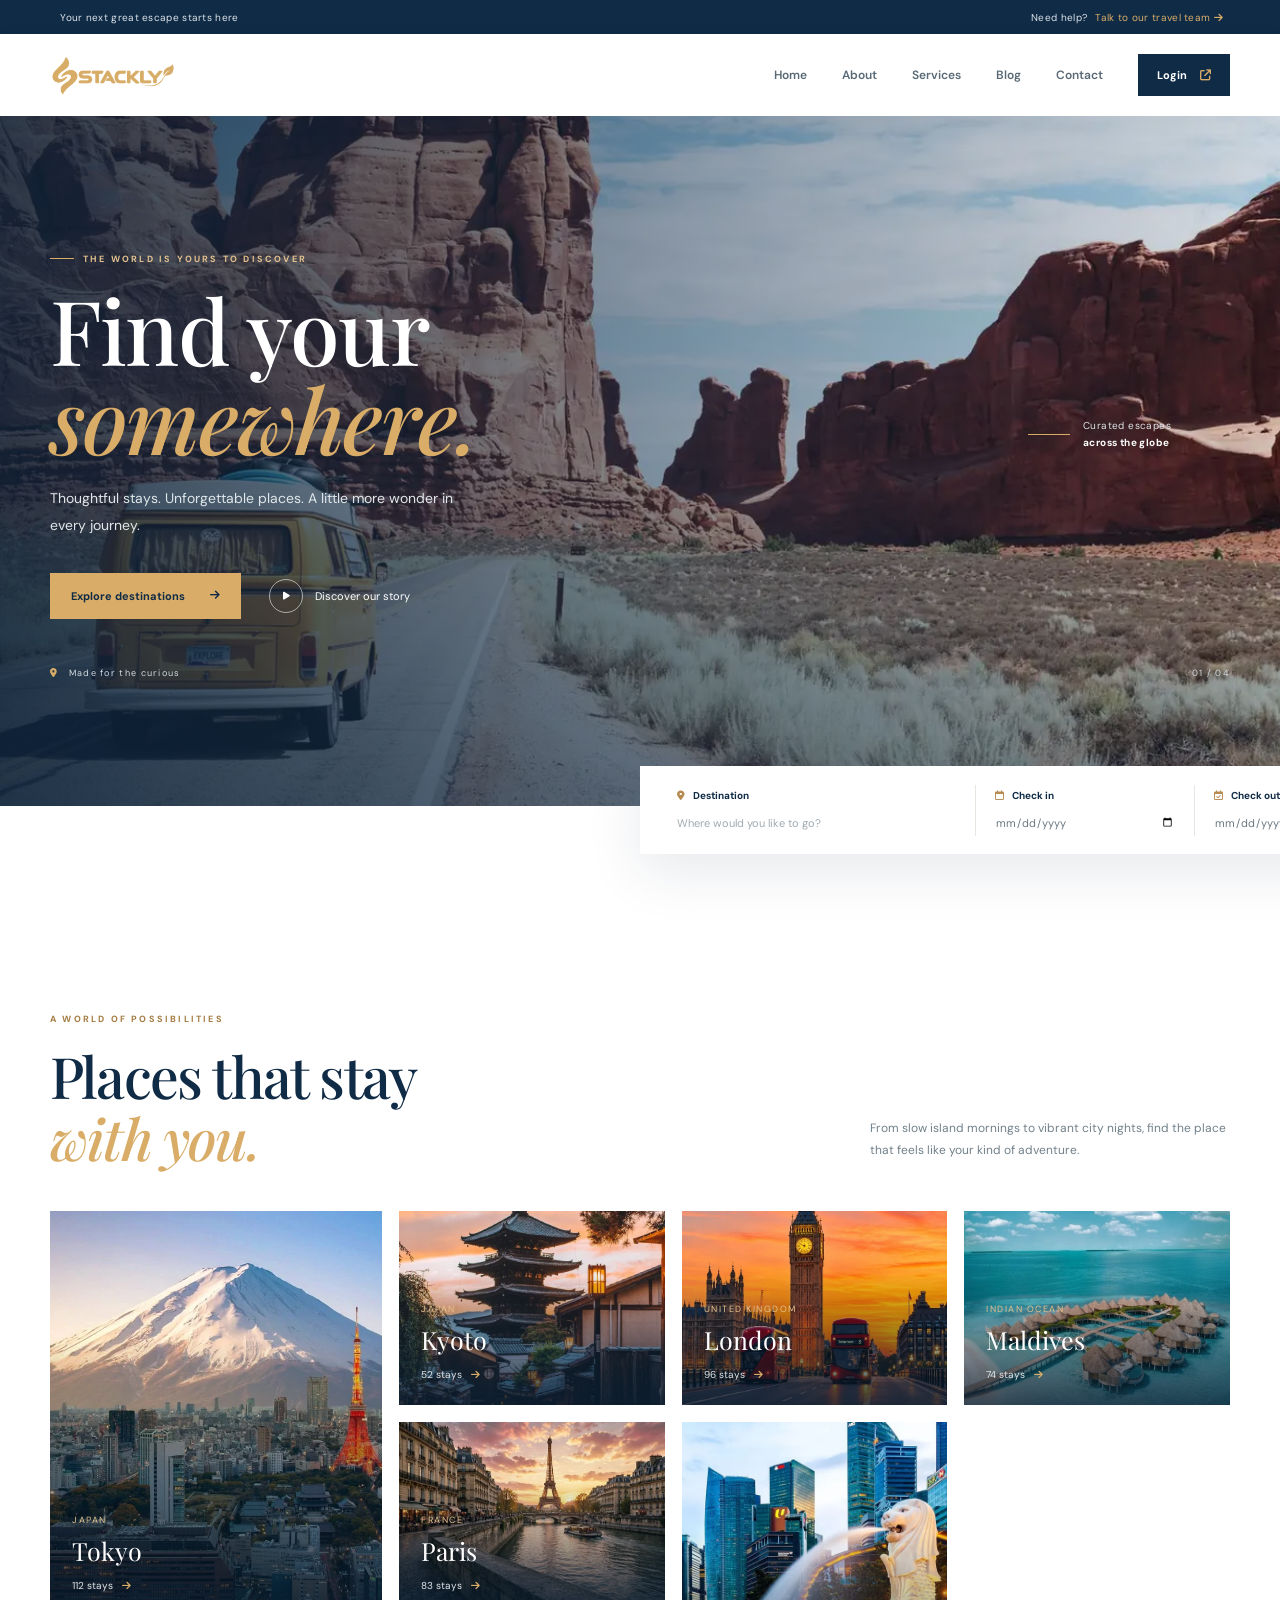
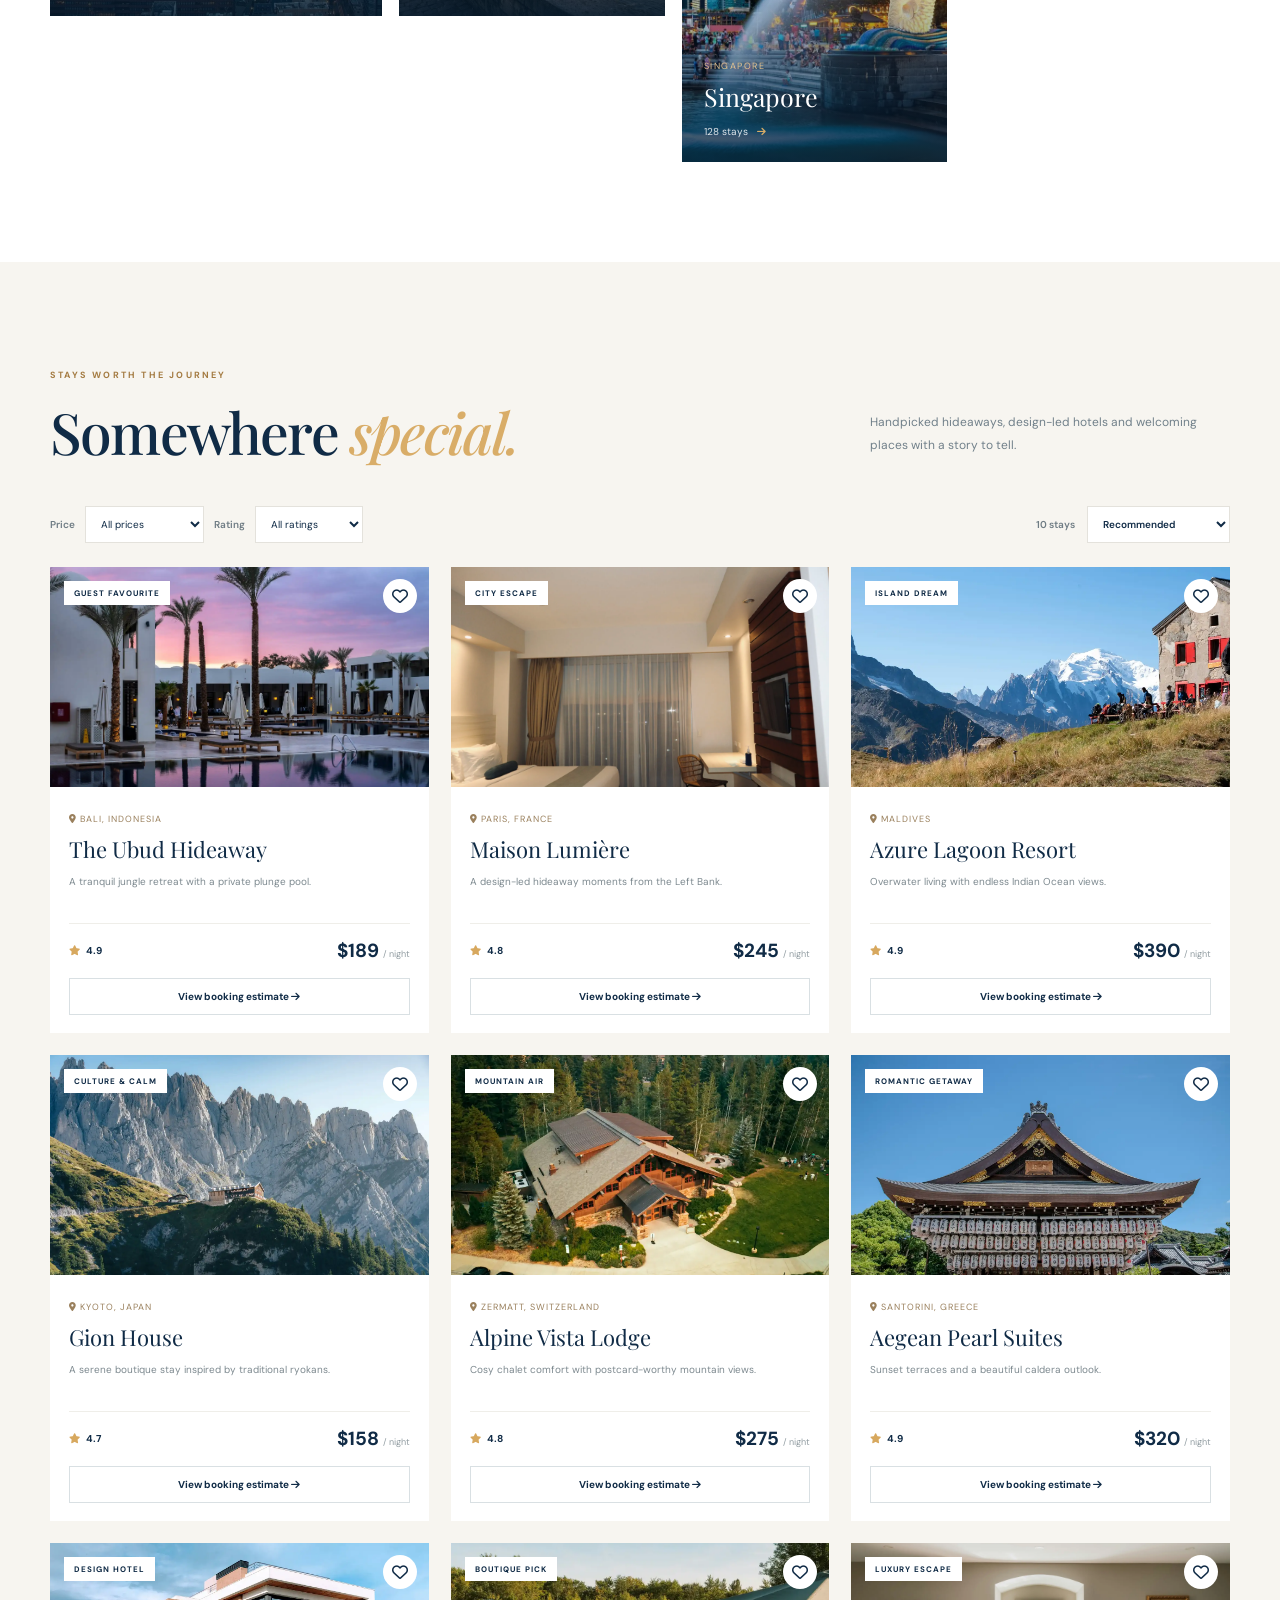
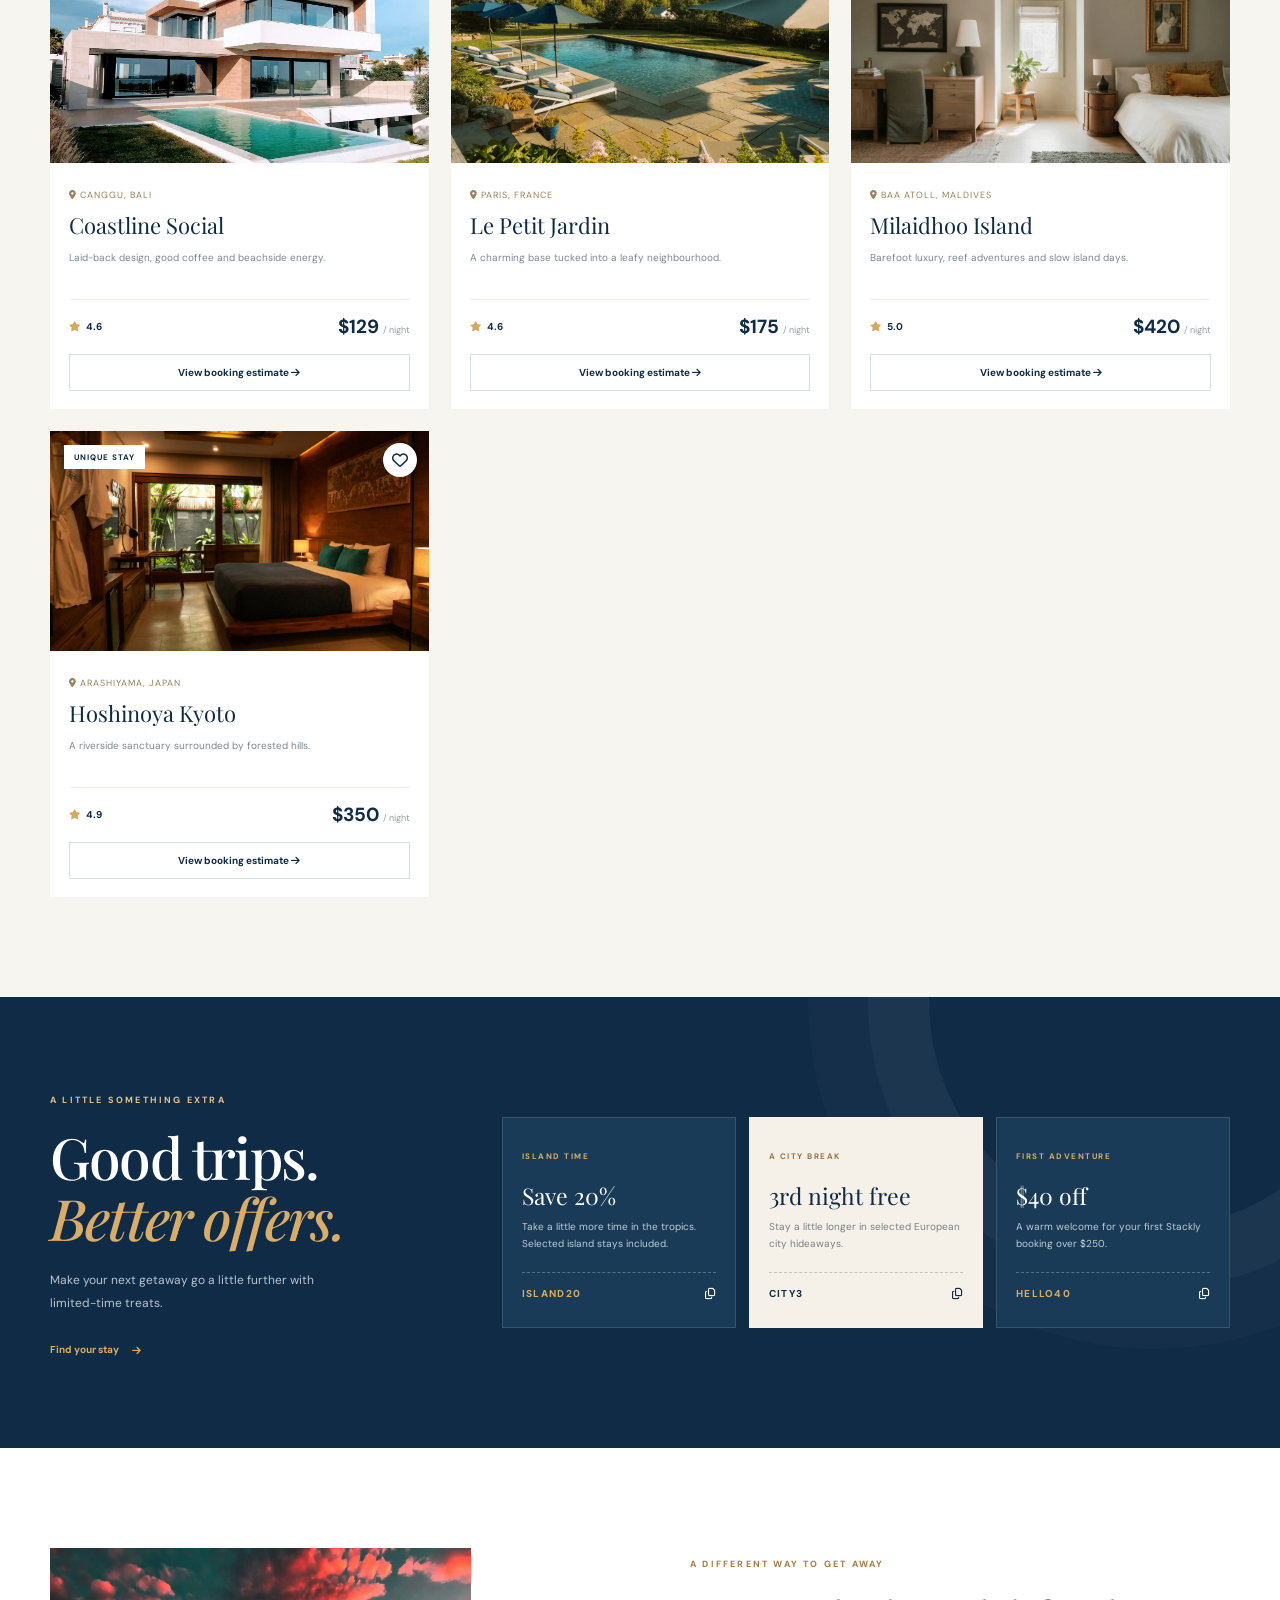
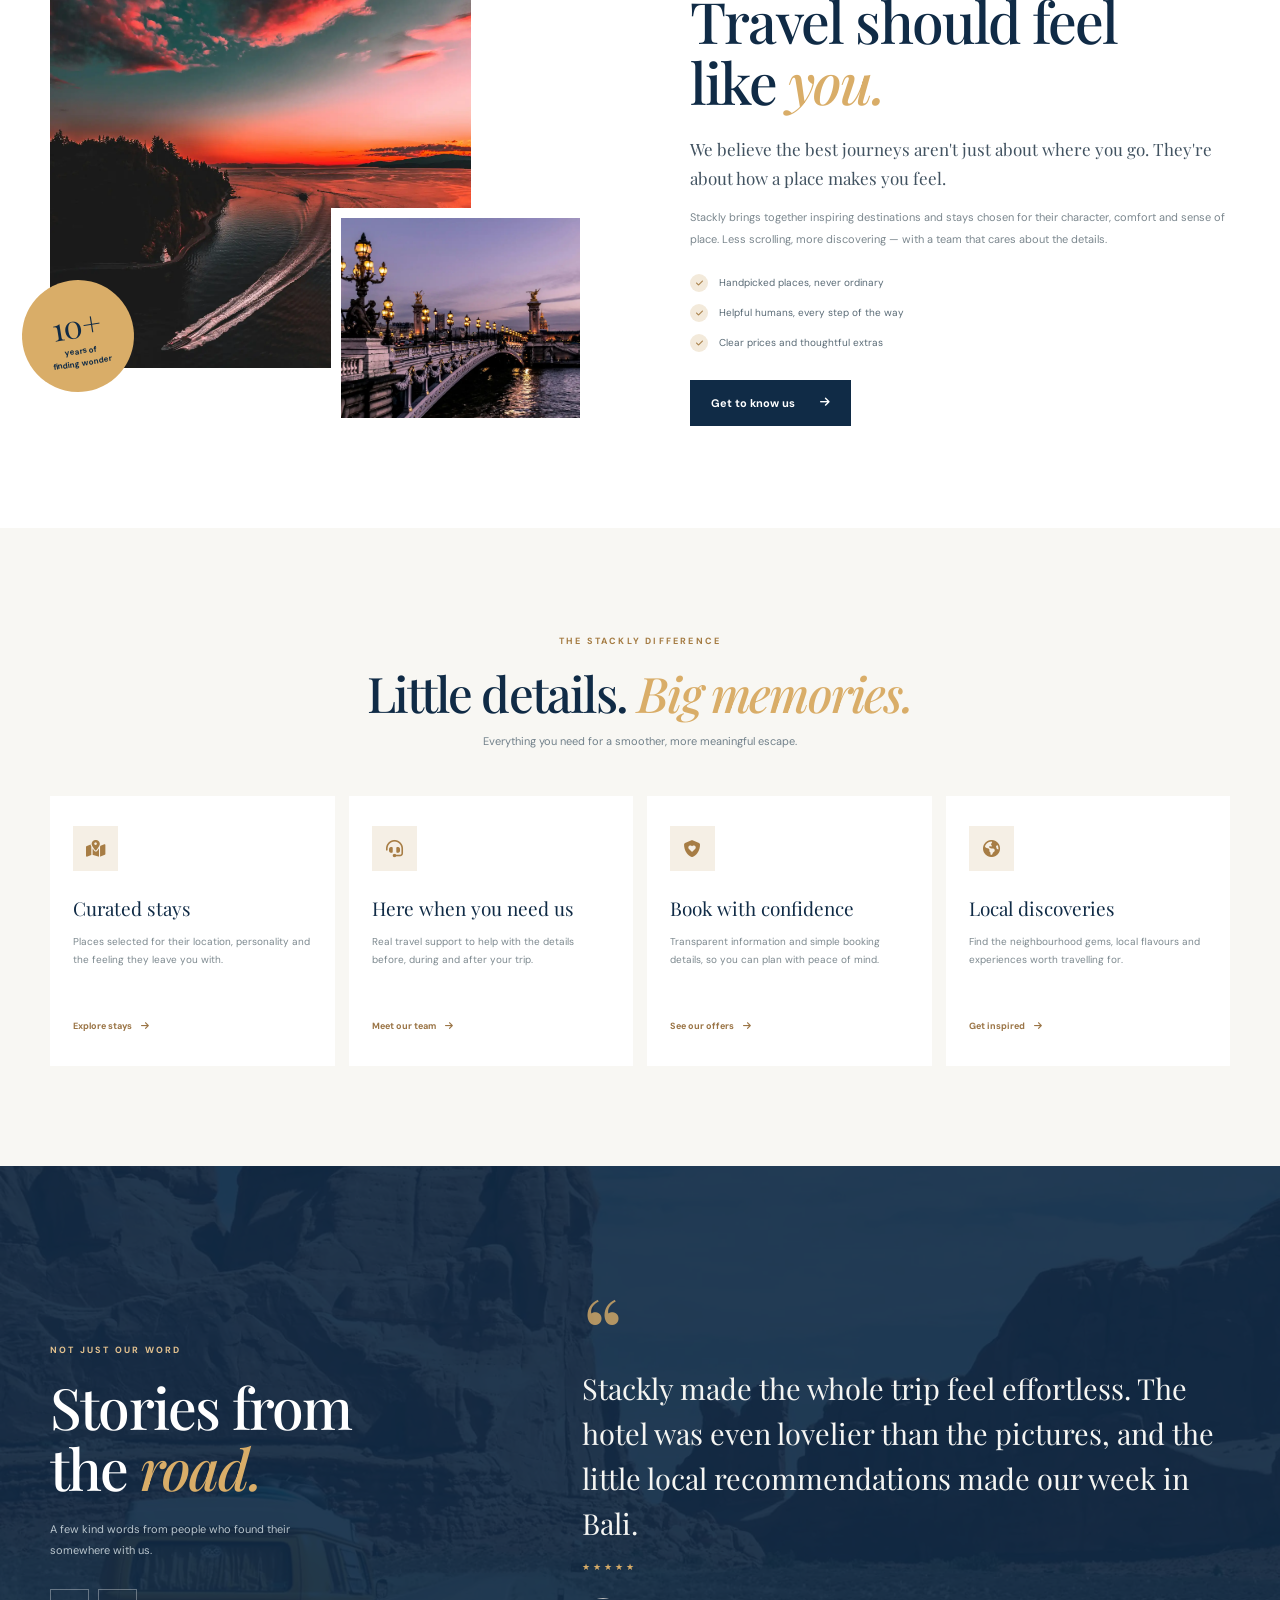
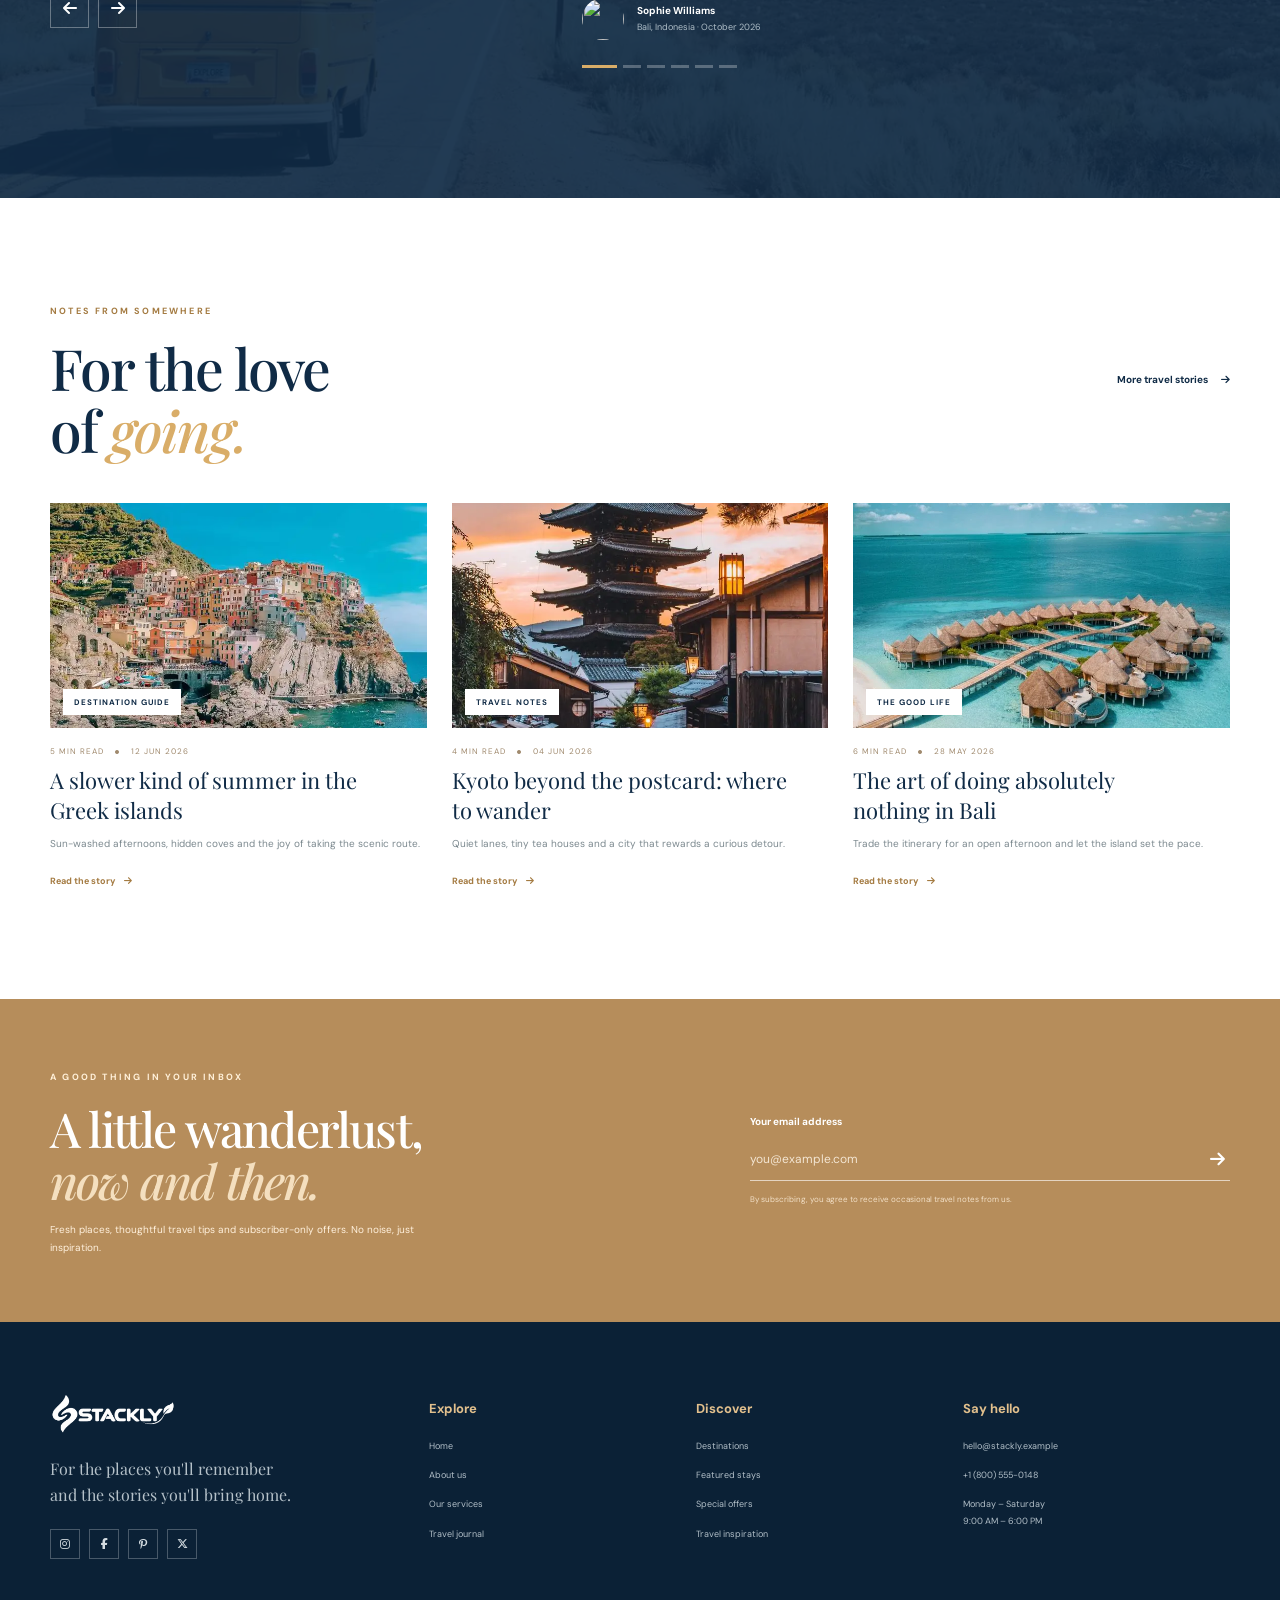
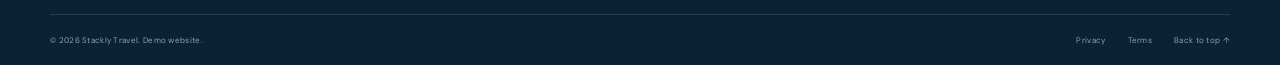
==== index.html @ d77806b5 "Add files via upload" ====
<!DOCTYPE html>
<html lang="en">
<head>
  <meta charset="UTF-8">
  <meta name="viewport" content="width=device-width, initial-scale=1.0">
  <meta name="theme-color" content="#102b46">
  <meta name="description" content="Discover extraordinary stays and book your next escape with Stackly.">
  <title>Stackly — Find Your Somewhere</title>
  <link rel="preconnect" href="https://fonts.googleapis.com">
  <link rel="preconnect" href="https://fonts.gstatic.com" crossorigin>
  <link href="https://fonts.googleapis.com/css2?family=DM+Sans:wght@400;500;600;700&family=Playfair+Display:wght@500;600;700&display=swap" rel="stylesheet">
  <link rel="stylesheet" href="https://cdnjs.cloudflare.com/ajax/libs/font-awesome/6.5.2/css/all.min.css">
  <link rel="stylesheet" href="https://unpkg.com/aos@2.3.1/dist/aos.css">
  <link rel="stylesheet" href="style.css">
</head>
<body>
  <div class="preloader" id="preloader" aria-label="Loading website">
    <div class="loader-mark"><i class="fa-solid fa-compass"></i></div>
    <span class="loader-name">STACKLY</span>
    <div class="loader-track"><span></span></div>
    <small>Finding your somewhere...</small>
  </div>

  <div class="announcement">
    <span><i class="fa-solid fa-sparkles"></i> Your next great escape starts here</span>
    <span class="announcement-right">Need help? <a href="404.html">Talk to our travel team <i class="fa-solid fa-arrow-right"></i></a></span>
  </div>

  <header class="site-header" id="top">
    <nav class="navbar container" aria-label="Main navigation">
      <a class="brand" href="index.html" aria-label="Stackly home"><img class="brand-logo" src="images/stackly_logo.webp" alt="Stackly logo"></a>
      <button class="menu-toggle" id="menuToggle" aria-label="Open navigation" aria-expanded="false"><i class="fa-solid fa-bars"></i></button>
      <div class="nav-links" id="navLinks">
        <a class="nav-link active" href="404.html">Home</a>
        <a class="nav-link" href="404.html">About</a>
        <a class="nav-link" href="404.html">Services</a>
        <a class="nav-link" href="404.html">Blog</a>
        <a class="nav-link" href="404.html">Contact</a>
        <a class="nav-cta" href="404.html">Login <i class="fa-solid fa-arrow-up-right-from-square"></i></a>
      </div>
    </nav>
  </header>

  <main>
    <section class="hero" id="home">
      <div class="hero-bg"></div>
      <div class="hero-shade"></div>
      <div class="container hero-content">
        <div class="hero-copy" data-aos="fade-up" data-aos-duration="1000">
          <span class="eyebrow light"><span></span> THE WORLD IS YOURS TO DISCOVER</span>
          <h1>Find your<br><em>somewhere.</em></h1>
          <p>Thoughtful stays. Unforgettable places. A little more wonder in every journey.</p>
          <div class="hero-actions">
            <a class="btn btn-gold" href="404.html">Explore destinations <i class="fa-solid fa-arrow-right"></i></a>
            <a class="play-link" href="404.html"><span><i class="fa-solid fa-play"></i></span> Discover our story</a>
          </div>
        </div>
        <div class="hero-note" data-aos="fade-left" data-aos-delay="350"><span class="note-line"></span><span>Curated escapes<br><b>across the globe</b></span></div>
        <div class="hero-bottom"><span><i class="fa-solid fa-location-dot"></i> Made for the curious</span><span>01 / 04</span></div>
      </div>

      <form class="search-panel container" id="searchForm" data-aos="fade-up" data-aos-delay="250">
        <div class="search-field destination-field">
          <label for="destinationInput"><i class="fa-solid fa-location-dot"></i> Destination</label>
          <input id="destinationInput" type="text" placeholder="Where would you like to go?" list="destinationOptions" autocomplete="off">
          <datalist id="destinationOptions">
            <option value="Bali"><option value="Paris"><option value="Maldives"><option value="Kyoto"><option value="Swiss Alps"><option value="Santorini">
          </datalist>
        </div>
        <div class="search-field">
          <label for="checkIn"><i class="fa-regular fa-calendar"></i> Check in</label>
          <input id="checkIn" type="date" required>
        </div>
        <div class="search-field">
          <label for="checkOut"><i class="fa-regular fa-calendar-check"></i> Check out</label>
          <input id="checkOut" type="date" required>
        </div>
        <div class="search-field guest-field">
          <label for="guests"><i class="fa-regular fa-user"></i> Guests & rooms</label>
          <select id="guests"><option value="2">2 guests · 1 room</option><option value="1">1 guest · 1 room</option><option value="3">3 guests · 1 room</option><option value="4">4 guests · 2 rooms</option><option value="5">5 guests · 2 rooms</option><option value="6">6 guests · 3 rooms</option></select>
        </div>
        <button class="search-submit" type="submit" aria-label="Search stays"><i class="fa-solid fa-magnifying-glass"></i><span>Search stays</span></button>
      </form>
    </section>

    <section class="section destinations-section" id="destinations">
      <div class="container">
        <div class="section-heading" data-aos="fade-up">
          <div><span class="eyebrow">A WORLD OF POSSIBILITIES</span><h2>Places that stay<br><em>with you.</em></h2></div>
          <p>From slow island mornings to vibrant city nights, find the place that feels like your kind of adventure.</p>
        </div>
        <div class="destination-grid" id="destinationGrid"></div>
      </div>
    </section>

    <section class="section hotels-section" id="hotels">
      <div class="container">
        <div class="section-heading" data-aos="fade-up">
          <div><span class="eyebrow">STAYS WORTH THE JOURNEY</span><h2>Somewhere <em>special.</em></h2></div>
          <p>Handpicked hideaways, design-led hotels and welcoming places with a story to tell.</p>
        </div>
        <div class="hotel-toolbar" data-aos="fade-up">
          <div class="filter-group">
            <label for="priceFilter">Price</label>
            <select id="priceFilter"><option value="all">All prices</option><option value="150">Under $150</option><option value="250">Under $250</option><option value="400">Under $400</option></select>
            <label for="ratingFilter">Rating</label>
            <select id="ratingFilter"><option value="0">All ratings</option><option value="4.5">4.5+</option><option value="4.7">4.7+</option><option value="4.8">4.8+</option></select>
          </div>
          <div class="sort-group"><span id="resultCount">10 stays</span><label class="sr-only" for="sortHotels">Sort hotels</label><select id="sortHotels"><option value="recommended">Recommended</option><option value="low">Price: low to high</option><option value="high">Price: high to low</option><option value="rating">Top rated</option></select></div>
        </div>
        <div class="hotel-grid" id="hotelGrid"></div>
        <p class="empty-state" id="emptyHotels" hidden>No stays match those filters. Try widening your search.</p>
      </div>
    </section>

    <section class="offer-section" id="offers">
      <div class="container">
        <div class="offer-intro" data-aos="fade-right"><span class="eyebrow light">A LITTLE SOMETHING EXTRA</span><h2>Good trips.<br><em>Better offers.</em></h2><p>Make your next getaway go a little further with limited-time treats.</p><a href="404.html" class="text-link light-link">Find your stay <i class="fa-solid fa-arrow-right"></i></a></div>
        <div class="offer-grid" id="offerGrid"></div>
      </div>
    </section>

    <section class="section about-section" id="about">
      <div class="container about-layout">
        <div class="about-images" data-aos="fade-right">
          <img class="about-main-img" src="images/offer1.webp" alt="Traveller overlooking a beautiful mountain landscape">
          <img class="about-small-img" src="images/offer2.webp" alt="Colorful coastal village">
          <div class="experience-stamp"><strong>10+</strong><span>years of<br>finding wonder</span></div>
        </div>
        <div class="about-copy" data-aos="fade-left">
          <span class="eyebrow">A DIFFERENT WAY TO GET AWAY</span>
          <h2>Travel should feel<br>like <em>you.</em></h2>
          <p class="lead">We believe the best journeys aren't just about where you go. They're about how a place makes you feel.</p>
          <p>Stackly brings together inspiring destinations and stays chosen for their character, comfort and sense of place. Less scrolling, more discovering — with a team that cares about the details.</p>
          <div class="about-points"><div><i class="fa-solid fa-check"></i><span>Handpicked places, never ordinary</span></div><div><i class="fa-solid fa-check"></i><span>Helpful humans, every step of the way</span></div><div><i class="fa-solid fa-check"></i><span>Clear prices and thoughtful extras</span></div></div>
          <a href="404.html" class="btn btn-dark">Get to know us <i class="fa-solid fa-arrow-right"></i></a>
        </div>
      </div>
    </section>

    <section class="section services-section" id="services">
      <div class="container">
        <div class="center-heading" data-aos="fade-up"><span class="eyebrow">THE STACKLY DIFFERENCE</span><h2>Little details. <em>Big memories.</em></h2><p>Everything you need for a smoother, more meaningful escape.</p></div>
        <div class="services-grid">
          <article class="service-card" data-aos="fade-up"><span class="service-icon"><i class="fa-solid fa-map-location-dot"></i></span><h3>Curated stays</h3><p>Places selected for their location, personality and the feeling they leave you with.</p><a href="404.html">Explore stays <i class="fa-solid fa-arrow-right"></i></a></article>
          <article class="service-card" data-aos="fade-up" data-aos-delay="100"><span class="service-icon"><i class="fa-solid fa-headset"></i></span><h3>Here when you need us</h3><p>Real travel support to help with the details before, during and after your trip.</p><a href="404.html">Meet our team <i class="fa-solid fa-arrow-right"></i></a></article>
          <article class="service-card" data-aos="fade-up" data-aos-delay="200"><span class="service-icon"><i class="fa-solid fa-shield-heart"></i></span><h3>Book with confidence</h3><p>Transparent information and simple booking details, so you can plan with peace of mind.</p><a href="404.html">See our offers <i class="fa-solid fa-arrow-right"></i></a></article>
          <article class="service-card" data-aos="fade-up" data-aos-delay="300"><span class="service-icon"><i class="fa-solid fa-earth-americas"></i></span><h3>Local discoveries</h3><p>Find the neighbourhood gems, local flavours and experiences worth travelling for.</p><a href="404.html">Get inspired <i class="fa-solid fa-arrow-right"></i></a></article>
        </div>
      </div>
    </section>

    <section class="testimonial-section">
      <div class="container testimonial-layout">
        <div class="testimonial-heading" data-aos="fade-right"><span class="eyebrow light">NOT JUST OUR WORD</span><h2>Stories from<br>the <em>road.</em></h2><p>A few kind words from people who found their somewhere with us.</p><div class="slider-controls"><button id="prevTestimonial" aria-label="Previous testimonial"><i class="fa-solid fa-arrow-left"></i></button><button id="nextTestimonial" aria-label="Next testimonial"><i class="fa-solid fa-arrow-right"></i></button></div></div>
        <div class="testimonial-content" data-aos="fade-left"><div class="quote-mark">“</div><div id="testimonialSlider" aria-live="polite"></div><div class="slider-dots" id="testimonialDots"></div></div>
      </div>
    </section>

    <section class="section blog-section" id="blog">
      <div class="container">
        <div class="section-heading" data-aos="fade-up"><div><span class="eyebrow">NOTES FROM SOMEWHERE</span><h2>For the love<br>of <em>going.</em></h2></div><a href="404.html" class="text-link">More travel stories <i class="fa-solid fa-arrow-right"></i></a></div>
        <div class="blog-grid">
          <article class="blog-card" data-aos="fade-up"><a href="404.html" class="blog-image"><img src="images/europe.webp" alt="White buildings overlooking a blue sea"><span>DESTINATION GUIDE</span></a><div class="blog-meta">5 MIN READ <i class="fa-solid fa-circle"></i> 12 JUN 2026</div><h3><a href="404.html">A slower kind of summer in the Greek islands</a></h3><p>Sun-washed afternoons, hidden coves and the joy of taking the scenic route.</p><a href="404.html" class="read-more">Read the story <i class="fa-solid fa-arrow-right"></i></a></article>
          <article class="blog-card" data-aos="fade-up" data-aos-delay="100"><a href="404.html" class="blog-image"><img src="images/kyoto.webp" alt="Traditional street in Kyoto, Japan"><span>TRAVEL NOTES</span></a><div class="blog-meta">4 MIN READ <i class="fa-solid fa-circle"></i> 04 JUN 2026</div><h3><a href="404.html">Kyoto beyond the postcard: where to wander</a></h3><p>Quiet lanes, tiny tea houses and a city that rewards a curious detour.</p><a href="404.html" class="read-more">Read the story <i class="fa-solid fa-arrow-right"></i></a></article>
          <article class="blog-card" data-aos="fade-up" data-aos-delay="200"><a href="404.html" class="blog-image"><img src="images/maldives.webp" alt="Tropical beach and turquoise ocean"><span>THE GOOD LIFE</span></a><div class="blog-meta">6 MIN READ <i class="fa-solid fa-circle"></i> 28 MAY 2026</div><h3><a href="404.html">The art of doing absolutely nothing in Bali</a></h3><p>Trade the itinerary for an open afternoon and let the island set the pace.</p><a href="404.html" class="read-more">Read the story <i class="fa-solid fa-arrow-right"></i></a></article>
        </div>
      </div>
    </section>

    <section class="newsletter-section">
      <div class="container newsletter-layout" data-aos="zoom-in">
        <div><span class="eyebrow light">A GOOD THING IN YOUR INBOX</span><h2>A little wanderlust,<br><em>now and then.</em></h2><p>Fresh places, thoughtful travel tips and subscriber-only offers. No noise, just inspiration.</p></div>
        <form id="newsletterForm" class="newsletter-form"><label for="newsletterEmail">Your email address</label><div class="newsletter-input"><input type="email" id="newsletterEmail" placeholder="you@example.com" required><button type="submit" aria-label="Subscribe"><i class="fa-solid fa-arrow-right"></i></button></div><small id="newsletterMessage">By subscribing, you agree to receive occasional travel notes from us.</small></form>
      </div>
    </section>
  </main>

  <footer class="footer" id="contact">
    <div class="container">
      <div class="footer-main">
        <div class="footer-brand"><a class="brand brand-light" href="404.html"><img class="brand-logo" src="images/stackly_logo.webp" alt="Stackly logo"></a><p>For the places you'll remember<br>and the stories you'll bring home.</p><div class="social-links"><a href="404.html" aria-label="Instagram"><i class="fa-brands fa-instagram"></i></a><a href="404.html" aria-label="Facebook"><i class="fa-brands fa-facebook-f"></i></a><a href="404.html" aria-label="Pinterest"><i class="fa-brands fa-pinterest-p"></i></a><a href="404.html" aria-label="X"><i class="fa-brands fa-x-twitter"></i></a></div></div>
        <div class="footer-column"><h4>Explore</h4><a href="404.html">Home</a><a href="404.html">About us</a><a href="404.html">Our services</a><a href="404.html">Travel journal</a></div>
        <div class="footer-column"><h4>Discover</h4><a href="404.html">Destinations</a><a href="404.html">Featured stays</a><a href="404.html">Special offers</a><a href="404.html">Travel inspiration</a></div>
        <div class="footer-column contact-column"><h4>Say hello</h4><a href="404.html">hello@stackly.example</a><a href="404.html">+1 (800) 555-0148</a><p>Monday – Saturday<br>9:00 AM – 6:00 PM</p></div>
      </div>
      <div class="footer-bottom"><span>© 2026 Stackly Travel. Demo website.</span><div><a href="404.html">Privacy</a><a href="404.html">Terms</a><a href="404.html">Back to top ↑</a></div></div>
    </div>
  </footer>

  <div class="toast" id="toast" role="status" aria-live="polite"></div>
  <button class="back-to-top" id="backToTop" aria-label="Back to top"><i class="fa-solid fa-arrow-up"></i></button>

  <script src="https://unpkg.com/aos@2.3.1/dist/aos.js"></script>
  <script src="script.js"></script>
</body>
</html>
---- style.css ----
/* WAYFARER — responsive travel booking homepage */
:root{--navy:#102b46;--navy2:#173c59;--gold:#d9ad68;--cream:#f7f5f0;--ink:#1d2b36;--muted:#71808a;--white:#fff;--line:#e8e6e0;--serif:"Playfair Display",Georgia,serif;--sans:"DM Sans",Arial,sans-serif}
*{box-sizing:border-box;margin:0;padding:0} html, body{
    overflow-x: hidden;
} html{scroll-behavior:smooth;scroll-padding-top:90px}body{font-family:var(--sans);color:var(--ink);background:#fff;overflow-x:hidden}body.loading{overflow:hidden}a{text-decoration:none;color:inherit}button,input,select{font:inherit}button{cursor:pointer}img{display:block;max-width:100%}.container{width:min(1180px,calc(100% - 48px));margin:auto}.sr-only{position:absolute;width:1px;height:1px;padding:0;margin:-1px;overflow:hidden;clip:rect(0,0,0,0);white-space:nowrap;border:0}
.preloader{position:fixed;inset:0;background:var(--navy);z-index:9999;display:flex;flex-direction:column;align-items:center;justify-content:center;color:white;transition:opacity .7s ease,visibility .7s ease}.preloader.hide{opacity:0;visibility:hidden}.loader-mark{width:66px;height:66px;border:1px solid #ffffff55;border-radius:50%;display:grid;place-items:center;color:var(--gold);font-size:28px;animation:spin 3s linear infinite}.loader-name{font-size:13px;letter-spacing:5px;font-weight:700;margin:18px 0 22px}.loader-track{height:2px;width:150px;background:#ffffff30;overflow:hidden}.loader-track span{display:block;width:40%;height:100%;background:var(--gold);animation:load 1.5s ease-in-out infinite}.preloader small{margin-top:14px;color:#b8c4cc;font-size:11px;letter-spacing:1px}@keyframes spin{to{transform:rotate(360deg)}}@keyframes load{0%{transform:translateX(-110%)}100%{transform:translateX(280%)}}
.announcement{height:34px;background:var(--navy);color:#dce3e8;display:flex;justify-content:space-between;align-items:center;padding:0 max(24px,calc((100% - 1180px)/2));font-size:10px;letter-spacing:.3px}.announcement i{color:var(--gold);margin-right:7px}.announcement a{color:var(--gold);margin-left:5px}.site-header{height:82px;background:#fff;position:sticky;top:0;z-index:1000;box-shadow:0 5px 24px #102b4608;transition:.3s}.site-header.scrolled{height:70px;box-shadow:0 8px 25px #102b4612}.navbar{height:100%;display:flex;align-items:center;justify-content:space-between}.brand{display:flex;align-items:center;gap:10px;font-weight:700;font-size:24px;letter-spacing:-1.2px;color:var(--navy)}.brand-icon{width:36px;height:36px;border-radius:50%;background:var(--navy);color:var(--gold);display:grid;place-items:center;font-size:17px}.brand-logo{display:block;width:154px;height:42px;object-fit:contain;object-position:left center}.brand-light .brand-logo{filter:brightness(0) invert(1)}.brand-dot{color:var(--gold)}.nav-links{display:flex;align-items:center;gap:35px}.nav-link{font-size:12px;font-weight:600;color:#596975;position:relative;padding:10px 0;transition:.25s}.nav-link:after{content:"";position:absolute;left:0;bottom:3px;width:0;height:2px;background:var(--gold);transition:.3s}.nav-link:hover,.nav-link.active{color:var(--navy)}.nav-link:hover:after,.nav-link.active:after{width:100%}.nav-cta{background:var(--navy);color:#fff;padding:14px 19px;font-size:11px;font-weight:700;letter-spacing:.2px;transition:.3s}.nav-cta i{color:var(--gold);margin-left:9px}.nav-cta:hover{background:var(--gold);color:var(--navy);transform:translateY(-2px)}.menu-toggle{display:none;border:0;background:none;color:var(--navy);font-size:23px}
.hero{height:690px;min-height:620px;position:relative;color:#fff;display:flex;align-items:center;margin-bottom:100px}.hero-bg,.hero-shade{position:absolute;inset:0}.hero-bg{background:url("images/home.webp") center 48%/cover;animation:heroZoom 15s ease-in-out infinite alternate}.hero-shade{background:linear-gradient(90deg,#0c2239d9 0%,#102b4680 48%,#102b4620 100%),linear-gradient(0deg,#102b4660,transparent 50%)}@keyframes heroZoom{to{transform:scale(1.08)}}.hero-content{position:relative;z-index:1;padding-bottom:60px}.eyebrow{font-size:9px;letter-spacing:2.2px;font-weight:700;color:#a47b42;display:inline-flex;align-items:center;gap:9px;margin-bottom:20px}.eyebrow.light{color:#e4c28f}.eyebrow span{width:24px;height:1px;background:var(--gold)}h1,h2{font-family:var(--serif);font-weight:500;letter-spacing:-1.8px}h1{font-size:clamp(58px,7vw,94px);line-height:.99;margin-bottom:23px}h1 em,h2 em{color:var(--gold);font-weight:500}.hero-copy p{font-size:14px;line-height:1.9;color:#e0e6e9;max-width:430px}.hero-actions{display:flex;align-items:center;gap:28px;margin-top:34px}.btn{display:inline-flex;align-items:center;gap:25px;padding:16px 21px;font-size:11px;font-weight:700;transition:.3s}.btn i{transition:.3s}.btn:hover i{transform:translateX(5px)}.btn-gold{background:var(--gold);color:var(--navy)}.btn-gold:hover{background:#edc98f;transform:translateY(-3px)}.play-link{display:flex;align-items:center;gap:12px;font-size:11px;color:#fff}.play-link span{width:34px;height:34px;border:1px solid #ffffff90;border-radius:50%;display:grid;place-items:center;font-size:9px}.hero-note{position:absolute;right:5%;top:40%;display:flex;align-items:center;gap:13px;font-size:10px;line-height:1.7;color:#e0e5e8;letter-spacing:.4px}.hero-note b{color:#fff}.note-line{width:42px;height:1px;background:var(--gold)}.hero-bottom{position:absolute;bottom:0;left:0;right:0;display:flex;justify-content:space-between;font-size:9px;letter-spacing:1.3px;color:#d3dce1}.hero-bottom i{color:var(--gold);margin-right:7px}
.search-panel{position:absolute;z-index:5;bottom:-48px;left:50%;transform:translateX(-50%);background:#fff;box-shadow:0 18px 55px #102b461a;padding:17px 18px;display:grid;grid-template-columns:1.45fr 1fr 1fr 1.15fr auto;align-items:center;color:var(--ink)}.search-field{padding:4px 19px;border-right:1px solid var(--line);min-width:0}.search-field label{display:block;font-size:10px;font-weight:700;color:var(--navy);margin-bottom:9px}.search-field label i{color:#b68a51;margin-right:6px}.search-field input,.search-field select{width:100%;border:0;outline:0;color:#697781;font-size:11px;background:transparent;min-width:0}.search-field input::placeholder{color:#a0aab0}.search-submit{border:0;background:var(--navy);color:#fff;height:54px;padding:0 20px;display:flex;align-items:center;gap:10px;font-size:11px;font-weight:700;transition:.3s}.search-submit i{color:var(--gold)}.search-submit:hover{background:var(--gold);color:var(--navy)}
.section{padding:100px 0}.section-heading{display:flex;justify-content:space-between;align-items:end;margin-bottom:43px;gap:30px}.section-heading h2,.center-heading h2,.about-copy h2,.offer-intro h2,.testimonial-heading h2,.newsletter-layout h2{font-size:clamp(39px,4.5vw,57px);line-height:1.08;color:var(--navy)}.section-heading>p{max-width:360px;color:var(--muted);font-size:12px;line-height:1.9;padding-bottom:6px}.destination-grid{display:grid;grid-template-columns:1.25fr 1fr 1fr 1fr;gap:17px}.destination-card{height:340px;position:relative;overflow:hidden;color:#fff;cursor:pointer}.destination-card:first-child{height:405px;grid-row:span 2}.destination-card:nth-child(2),.destination-card:nth-child(3){height:194px}.destination-card:nth-child(4),.destination-card:nth-child(5){height:194px}.destination-card img{width:100%;height:100%;object-fit:cover;transition:transform .8s}.destination-card:hover img{transform:scale(1.09)}.destination-card:after{content:"";position:absolute;inset:0;background:linear-gradient(0deg,#081d31c9,transparent 68%)}.destination-info{position:absolute;z-index:1;bottom:22px;left:22px;right:20px}.destination-info small{font-size:9px;letter-spacing:1.5px;color:#e4c28f}.destination-info h3{font:25px var(--serif);margin:6px 0}.destination-info span{font-size:10px;color:#e1e7eb}.destination-info span i{margin-left:6px;color:var(--gold)}
.hotels-section{background:var(--cream)}.hotel-toolbar{display:flex;align-items:center;justify-content:space-between;margin-bottom:24px}.filter-group,.sort-group{display:flex;align-items:center;gap:10px}.filter-group label,.sort-group{font-size:10px;color:#6f7c84;font-weight:600}.hotel-toolbar select{border:1px solid #e4e2dc;background:#fff;padding:10px 28px 10px 11px;color:var(--navy);font-size:10px;outline:none}.sort-group{gap:12px}.hotel-grid{display:grid;grid-template-columns:repeat(3,1fr);gap:22px}.hotel-card{background:#fff;position:relative;transition:transform .35s,box-shadow .35s;min-width:0}.hotel-card:hover{transform:translateY(-6px);box-shadow:0 18px 35px #102b4610}.hotel-image{height:220px;position:relative;overflow:hidden}.hotel-image img{width:100%;height:100%;object-fit:cover;transition:transform .7s}.hotel-card:hover .hotel-image img{transform:scale(1.06)}.hotel-tag{position:absolute;top:14px;left:14px;background:#fff;padding:7px 10px;font-size:8px;font-weight:700;letter-spacing:1px;color:var(--navy)}.wishlist{position:absolute;top:12px;right:12px;width:34px;height:34px;border:0;border-radius:50%;background:#fff;color:var(--navy);display:grid;place-items:center;transition:.25s}.wishlist.saved{background:#fff0ed;color:#df6558}.hotel-info{padding:19px 19px 18px}.hotel-location{font-size:9px;color:#9a805d;letter-spacing:1px;text-transform:uppercase}.hotel-info h3{font:22px var(--serif);color:var(--navy);margin:7px 0 9px}.hotel-desc{font-size:10px;color:#7d898f;line-height:1.7;min-height:34px}.hotel-bottom{border-top:1px solid #efeee9;margin-top:16px;padding-top:14px;display:flex;justify-content:space-between;align-items:center}.rating{font-size:10px;color:var(--navy);font-weight:700}.rating i{color:#d7a85e;margin-right:4px}.price strong{font-size:19px;color:var(--navy)}.price small{font-size:9px;color:#929da2}.hotel-book{margin-top:15px;width:100%;border:1px solid #d9e0e3;background:white;padding:11px;color:var(--navy);font-size:10px;font-weight:700;transition:.3s}.hotel-book:hover{background:var(--navy);color:white}.empty-state{text-align:center;padding:35px;color:var(--muted);font-size:13px}
.offer-section{background:var(--navy);padding:90px 0;color:#fff;position:relative;overflow:hidden}.offer-section:after{content:"";position:absolute;width:450px;height:450px;border:1px solid #ffffff12;border-radius:50%;right:-100px;top:-220px;box-shadow:0 0 0 60px #ffffff08,0 0 0 120px #ffffff05}.offer-section .container{display:grid;grid-template-columns:.85fr 1.6fr;gap:65px;position:relative;z-index:1}.offer-intro h2{color:#fff}.offer-intro p{color:#b8c5ce;font-size:12px;line-height:1.9;margin:20px 0 23px;max-width:270px}.text-link{font-size:10px;font-weight:700;color:var(--navy);display:inline-flex;gap:13px;align-items:center}.text-link i{transition:.3s}.text-link:hover i{transform:translateX(5px)}.light-link{color:var(--gold)}.offer-grid{display:grid;grid-template-columns:repeat(3,1fr);gap:13px;align-items:center}.offer-card{background:#1a3b58;border:1px solid #ffffff20;padding:25px 19px;min-height:205px;position:relative}.offer-card:nth-child(2){transform:translateY(-17px);background:#f5f1e9;color:var(--navy)}.offer-card small{font-size:8px;letter-spacing:1.5px;color:var(--gold);font-weight:700}.offer-card:nth-child(2) small{color:#9c713e}.offer-card h3{font:23px var(--serif);margin:16px 0 7px}.offer-card p{font-size:10px;line-height:1.7;color:#c0cbd2}.offer-card:nth-child(2) p{color:#75818a}.coupon-row{display:flex;align-items:center;justify-content:space-between;margin-top:20px;padding-top:13px;border-top:1px dashed #ffffff45}.offer-card:nth-child(2) .coupon-row{border-color:#c9c3b8}.coupon-code{font-size:10px;letter-spacing:1.3px;font-weight:700;color:var(--gold)}.offer-card:nth-child(2) .coupon-code{color:var(--navy)}.copy-coupon{border:0;background:transparent;color:#fff;font-size:12px}.offer-card:nth-child(2) .copy-coupon{color:var(--navy)}
.about-layout{display:grid;grid-template-columns:1fr 1fr;align-items:center;gap:100px}.about-images{height:480px;position:relative}.about-main-img{width:78%;height:420px;object-fit:cover}.about-small-img{position:absolute;width:48%;height:220px;object-fit:cover;right:0;bottom:0;border:10px solid white}.experience-stamp{position:absolute;left:-28px;bottom:36px;background:var(--gold);color:var(--navy);width:112px;height:112px;border-radius:50%;display:flex;flex-direction:column;align-items:center;justify-content:center;transform:rotate(-9deg)}.experience-stamp strong{font:32px var(--serif)}.experience-stamp span{text-align:center;font-size:8px;line-height:1.4;font-weight:700}.about-copy h2{margin-bottom:22px}.about-copy p{font-size:11px;line-height:2;color:#7b878e;margin-bottom:13px}.about-copy p.lead{font:17px/1.7 var(--serif);color:#415260}.about-points{margin:24px 0 28px;display:grid;gap:12px}.about-points div{display:flex;align-items:center;gap:11px;font-size:10px;color:#596a75}.about-points i{width:18px;height:18px;border-radius:50%;background:#f3eadb;color:#a77d45;display:grid;place-items:center;font-size:8px}.btn-dark{background:var(--navy);color:#fff}.btn-dark:hover{background:var(--gold);color:var(--navy);transform:translateY(-3px)}
.services-section{background:#f8f7f3}.center-heading{text-align:center;margin-bottom:48px}.center-heading h2{font-size:clamp(35px,4vw,49px)}.center-heading>p{font-size:11px;color:var(--muted);margin-top:14px}.services-grid{display:grid;grid-template-columns:repeat(4,1fr);gap:14px}.service-card{background:#fff;padding:30px 23px;min-height:250px;border-bottom:2px solid transparent;transition:.35s}.service-card:hover{border-color:var(--gold);transform:translateY(-7px);box-shadow:0 15px 35px #102b460c}.service-icon{width:45px;height:45px;background:#f5efe5;color:#a77d45;display:grid;place-items:center;font-size:17px;margin-bottom:24px}.service-card h3{font:19px var(--serif);color:var(--navy);margin-bottom:12px}.service-card p{font-size:10px;line-height:1.8;color:#7d898f;min-height:70px}.service-card>a{font-size:9px;font-weight:700;color:#9a7445;display:inline-block;margin-top:17px}.service-card>a i{margin-left:7px}
.testimonial-section{background:var(--navy);color:#fff;padding:100px 0;position:relative;overflow:hidden}.testimonial-section:before{content:"";position:absolute;inset:0;background:url("images/home.webp") center/cover;opacity:.08}.testimonial-layout{position:relative;display:grid;grid-template-columns:.8fr 1.2fr;gap:100px;align-items:center}.testimonial-heading h2{color:#fff}.testimonial-heading p{font-size:11px;line-height:1.9;color:#b9c5cd;max-width:260px;margin-top:20px}.slider-controls{display:flex;gap:9px;margin-top:28px}.slider-controls button{width:39px;height:39px;border:1px solid #ffffff55;background:transparent;color:#fff;transition:.25s}.slider-controls button:hover{background:var(--gold);border-color:var(--gold);color:var(--navy)}.testimonial-content{position:relative;padding:30px 0}.quote-mark{font:100px var(--serif);line-height:.7;color:var(--gold);opacity:.8}.testimonial-quote{font:clamp(21px,2.4vw,29px)/1.55 var(--serif);color:#f5f5f2;max-width:650px;min-height:135px;animation:fadeIn .5s}@keyframes fadeIn{from{opacity:0;transform:translateY(10px)}to{opacity:1;transform:translateY(0)}}.testimonial-person{display:flex;align-items:center;gap:13px;margin-top:25px}.testimonial-avatar{width:42px;height:42px;border-radius:50%;object-fit:cover}.testimonial-person strong{display:block;font-size:10px}.testimonial-person small{display:block;font-size:9px;color:#aebdc7;margin-top:4px}.testimonial-stars{color:var(--gold);font-size:9px;margin-top:15px;letter-spacing:3px}.slider-dots{display:flex;gap:6px;margin-top:25px}.slider-dots button{width:18px;height:3px;border:0;background:#ffffff45}.slider-dots button.active{background:var(--gold);width:35px}
.blog-section{padding-bottom:110px}.blog-section .section-heading{align-items:center}.blog-grid{display:grid;grid-template-columns:repeat(3,1fr);gap:25px}.blog-image{height:225px;display:block;position:relative;overflow:hidden}.blog-image img{width:100%;height:100%;object-fit:cover;transition:transform .7s}.blog-card:hover .blog-image img{transform:scale(1.07)}.blog-image span{position:absolute;bottom:13px;left:13px;background:#fff;padding:8px 11px;font-size:8px;font-weight:700;letter-spacing:1px;color:var(--navy)}.blog-meta{font-size:8px;letter-spacing:1px;color:#a08a6e;margin:18px 0 10px}.blog-meta i{font-size:4px;margin:0 8px;vertical-align:middle}.blog-card h3{font:22px/1.35 var(--serif);color:var(--navy);max-width:340px}.blog-card h3 a:hover{color:#a47b42}.blog-card p{font-size:10px;color:#7c898f;line-height:1.8;margin:10px 0 15px}.read-more{font-size:9px;font-weight:700;color:#a47b42}.read-more i{margin-left:7px}
.newsletter-section{background:#b68d5b;padding:65px 0;color:#fff}.newsletter-layout{display:grid;grid-template-columns:1fr .8fr;gap:100px;align-items:center}.newsletter-layout .eyebrow{color:#fff0d9}.newsletter-layout h2{color:#fff;font-size:clamp(35px,4vw,48px)}.newsletter-layout h2 em{color:#f4dfbf}.newsletter-layout p{font-size:10px;line-height:1.8;color:#fff0dc;margin-top:14px;max-width:400px}.newsletter-form label{font-size:10px;font-weight:700;display:block;margin-bottom:10px}.newsletter-input{display:flex;border-bottom:1px solid #ffffffa0}.newsletter-input input{flex:1;min-width:0;background:transparent;border:0;outline:0;color:#fff;padding:13px 0;font-size:12px}.newsletter-input input::placeholder{color:#f3e5d2}.newsletter-input button{border:0;background:transparent;color:#fff;font-size:17px;padding:0 5px}.newsletter-form small{display:block;font-size:8px;color:#f2dfc6;margin-top:12px;line-height:1.6}
.footer{background:#0b2136;color:#fff;padding:70px 0 0}.footer-main{display:grid;grid-template-columns:1.5fr 1fr 1fr 1.2fr;gap:45px;padding-bottom:55px}.brand-light{color:#fff}.brand-light .brand-icon{background:#fff;color:var(--navy)}.footer-brand p{font:16px/1.6 var(--serif);color:#b5c1c9;margin:22px 0}.social-links{display:flex;gap:9px}.social-links a{width:30px;height:30px;border:1px solid #ffffff40;display:grid;place-items:center;font-size:11px;color:#d4dce1;transition:.25s}.social-links a:hover{background:var(--gold);border-color:var(--gold);color:var(--navy)}.footer-column{display:flex;flex-direction:column;align-items:flex-start;gap:13px}.footer-column h4{font-size:13px;margin:8px 0 8px;color:#e2c08d}.footer-column>a,.footer-column p{font-size:9px;color:#b1bec7;line-height:1.8;transition:.2s}.footer-column>a:hover{color:var(--gold)}.footer-bottom{border-top:1px solid #ffffff20;padding:20px 0;display:flex;justify-content:space-between;color:#8fa0ac;font-size:8px;letter-spacing:.3px}.footer-bottom div{display:flex;gap:22px}.footer-bottom a:hover{color:var(--gold)}
.toast{position:fixed;bottom:25px;left:50%;transform:translate(-50%,20px);background:var(--navy);color:#fff;padding:13px 20px;font-size:11px;box-shadow:0 8px 25px #0002;opacity:0;visibility:hidden;transition:.3s;z-index:3000}.toast.show{opacity:1;visibility:visible;transform:translate(-50%,0)}.back-to-top{position:fixed;right:22px;bottom:22px;width:40px;height:40px;border:0;background:var(--gold);color:var(--navy);z-index:900;opacity:0;visibility:hidden;transform:translateY(10px);transition:.3s}.back-to-top.show{opacity:1;visibility:visible;transform:translateY(0)}
@media(max-width:1000px){.nav-links{gap:22px}.search-panel{grid-template-columns:1.2fr 1fr 1fr;gap:10px}.search-field{padding:8px 12px}.guest-field{border-right:0}.search-submit{grid-column:3;justify-content:center}.hero{height:650px}.destination-grid{grid-template-columns:1.1fr 1fr 1fr}.destination-card:first-child{grid-row:span 2}.destination-card:nth-child(n){height:220px}.destination-card:first-child{height:455px}.about-layout{gap:55px}.testimonial-layout{gap:55px}.services-grid{grid-template-columns:repeat(2,1fr)}}
@media(max-width:760px){.container{width:min(100% - 34px,560px)}.announcement{padding:0 17px;font-size:9px}.announcement-right{display:none}.site-header{height:70px}.site-header.scrolled{height:64px}.menu-toggle{display:block}.nav-links{position:absolute;top:100%;left:0;right:0;background:#fff;display:flex;flex-direction:column;align-items:stretch;gap:0;padding:8px 24px 22px;box-shadow:0 15px 25px #102b4615;opacity:0;visibility:hidden;transform:translateY(-8px);transition:.25s}.nav-links.open{opacity:1;visibility:visible;transform:translateY(0)}.nav-link{padding:13px 0;border-bottom:1px solid #f0efeb}.nav-link:after{display:none}.nav-cta{text-align:center;margin-top:15px}.hero{height:650px;min-height:620px;margin-bottom:165px;align-items:flex-start;padding-top:100px}.hero-content{padding-bottom:0}.hero-note{display:none}.hero-copy p{max-width:330px}.hero-bottom{bottom:-105px}.search-panel{bottom:-145px;width:calc(100% - 34px);grid-template-columns:1fr 1fr;padding:13px;gap:0}.search-field{padding:10px;border-right:0;border-bottom:1px solid var(--line)}.destination-field{grid-column:span 2}.guest-field{grid-column:span 2}.search-submit{grid-column:span 2;margin:10px;height:46px}.section{padding:75px 0}.section-heading{display:block;margin-bottom:30px}.section-heading>p{margin-top:17px}.destination-grid{grid-template-columns:1fr 1fr;gap:12px}.destination-card:nth-child(n){height:210px}.destination-card:first-child{grid-column:span 2;grid-row:auto;height:270px}.destination-info{left:15px;bottom:15px}.destination-info h3{font-size:21px}.hotel-toolbar{align-items:flex-start;gap:14px;flex-direction:column}.filter-group{flex-wrap:wrap}.hotel-grid{grid-template-columns:1fr 1fr;gap:13px}.hotel-image{height:160px}.hotel-info{padding:14px}.hotel-info h3{font-size:18px}.hotel-desc{font-size:9px}.price strong{font-size:16px}.offer-section{padding:75px 0}.offer-section .container{grid-template-columns:1fr;gap:35px}.offer-grid{gap:9px}.offer-card{padding:19px 13px;min-height:190px}.offer-card h3{font-size:19px}.offer-card p{font-size:9px}.about-layout{grid-template-columns:1fr;gap:45px}.about-images{height:390px;max-width:480px;width:100%;margin:auto}.about-main-img{height:340px}.about-small-img{height:165px}.experience-stamp{width:90px;height:90px;left:-7px}.experience-stamp strong{font-size:26px}.testimonial-layout{grid-template-columns:1fr;gap:35px}.testimonial-content{padding-top:0}.testimonial-quote{min-height:0}.blog-grid{grid-template-columns:1fr 1fr;gap:28px 15px}.blog-image{height:170px}.blog-card h3{font-size:19px}.newsletter-layout{grid-template-columns:1fr;gap:30px}.footer-main{grid-template-columns:1fr 1fr;gap:35px}.footer-brand{grid-column:span 2}.footer-bottom{gap:15px;flex-direction:column}.footer-bottom div{gap:18px}}
@media(max-width:480px){.brand{font-size:22px}.brand-logo{width:142px;height:39px}.hero{padding-top:90px;height:625px}.hero h1{font-size:62px}.hero-copy p{font-size:12px}.hero-actions{gap:15px;flex-wrap:wrap}.btn{padding:14px 16px}.play-link{font-size:10px}.destination-grid{gap:10px}.destination-card:nth-child(n){height:175px}.destination-card:first-child{height:235px}.destination-info h3{font-size:19px}.hotel-grid{grid-template-columns:1fr}.hotel-image{height:210px}.hotel-card{max-width:430px;width:100%;margin:auto}.offer-grid{grid-template-columns:1fr}.offer-card,.offer-card:nth-child(2){transform:none;min-height:160px}.offer-card h3{margin:10px 0 5px}.offer-card p{max-width:260px}.about-images{height:315px}.about-main-img{height:275px;width:82%}.about-small-img{height:130px;width:47%;border-width:7px}.experience-stamp{bottom:15px}.services-grid{grid-template-columns:1fr}.service-card{min-height:0;padding:25px}.service-card p{min-height:0}.blog-grid{grid-template-columns:1fr}.blog-image{height:220px}.blog-card h3{font-size:22px}.footer-main{grid-template-columns:1fr 1fr;gap:30px 18px}.footer-column h4{font-size:10px}.footer-column>a,.footer-column p{font-size:8px}.footer-bottom div{flex-wrap:wrap}.filter-group select{padding:9px 18px 9px 8px}.sort-group{width:100%;justify-content:space-between}.testimonial-section{padding:75px 0}.quote-mark{font-size:80px}}
@media(prefers-reduced-motion:reduce){*,*:before,*:after{scroll-behavior:auto!important;animation-duration:.01ms!important;animation-iteration-count:1!important;transition-duration:.01ms!important}}


/* =========================================
   MOBILE HERO & SEARCH PANEL - FINAL FIX
========================================= */

@media (max-width: 760px) {

    .hero {
        height: auto !important;
        min-height: auto !important;
        margin-bottom: 45px !important;
        padding: 85px 0 25px;
        overflow: visible !important;
        display: block;
    }

    .hero-content {
        width: calc(100% - 30px);
        max-width: 560px;
        padding-bottom: 0 !important;
    }

    .hero-copy {
        width: 100%;
        max-width: 100%;
    }

    .hero-copy h1 {
        font-size: clamp(48px, 12vw, 65px);
        word-wrap: break-word;
    }

    .hero-copy p {
        max-width: 100%;
        font-size: 11px;
    }

    .hero-bottom {
        position: relative !important;
        bottom: auto !important;
        margin-top: 45px;
        width: 100%;
    }

    /* SEARCH PANEL */

    .search-panel {
        position: relative !important;

        left: auto !important;
        right: auto !important;
        bottom: auto !important;

        transform: none !important;

        width: calc(100% - 30px) !important;
        max-width: 560px !important;

        margin: 25px auto 0 !important;

        display: grid !important;
        grid-template-columns: minmax(0, 1fr) !important;

        gap: 0;
        padding: 15px;

        box-sizing: border-box;
        overflow: hidden;
    }

    .search-field {
        width: 100%;
        min-width: 0;
        padding: 13px 8px;
        border-right: none !important;
        border-bottom: 1px solid #e8e6e0;
    }

    .search-field label {
        font-size: 11px;
        margin-bottom: 8px;
    }

    .search-field input,
    .search-field select {
        display: block;
        width: 100%;
        max-width: 100%;
        min-width: 0;
        font-size: 12px;
        box-sizing: border-box;
    }

    .destination-field,
    .guest-field {
        grid-column: 1 / -1;
    }

    .search-submit {
        grid-column: 1 / -1;
        width: 100%;
        max-width: 100%;
        height: 48px;
        margin: 12px 0 0;
        justify-content: center;
        box-sizing: border-box;
    }
}

/* EXTRA SMALL MOBILE */

@media (max-width: 380px) {

    .hero {
        padding-top: 75px;
    }

    .hero-content {
        width: calc(100% - 24px);
    }

    .hero-copy h1 {
        font-size: 47px;
    }

    .search-panel {
        width: calc(100% - 24px) !important;
        padding: 12px;
        margin-top: 20px !important;
    }

    .search-field {
        padding: 11px 6px;
    }

    .search-field input,
    .search-field select {
        font-size: 11px;
    }

    .search-submit {
        height: 45px;
    }
}
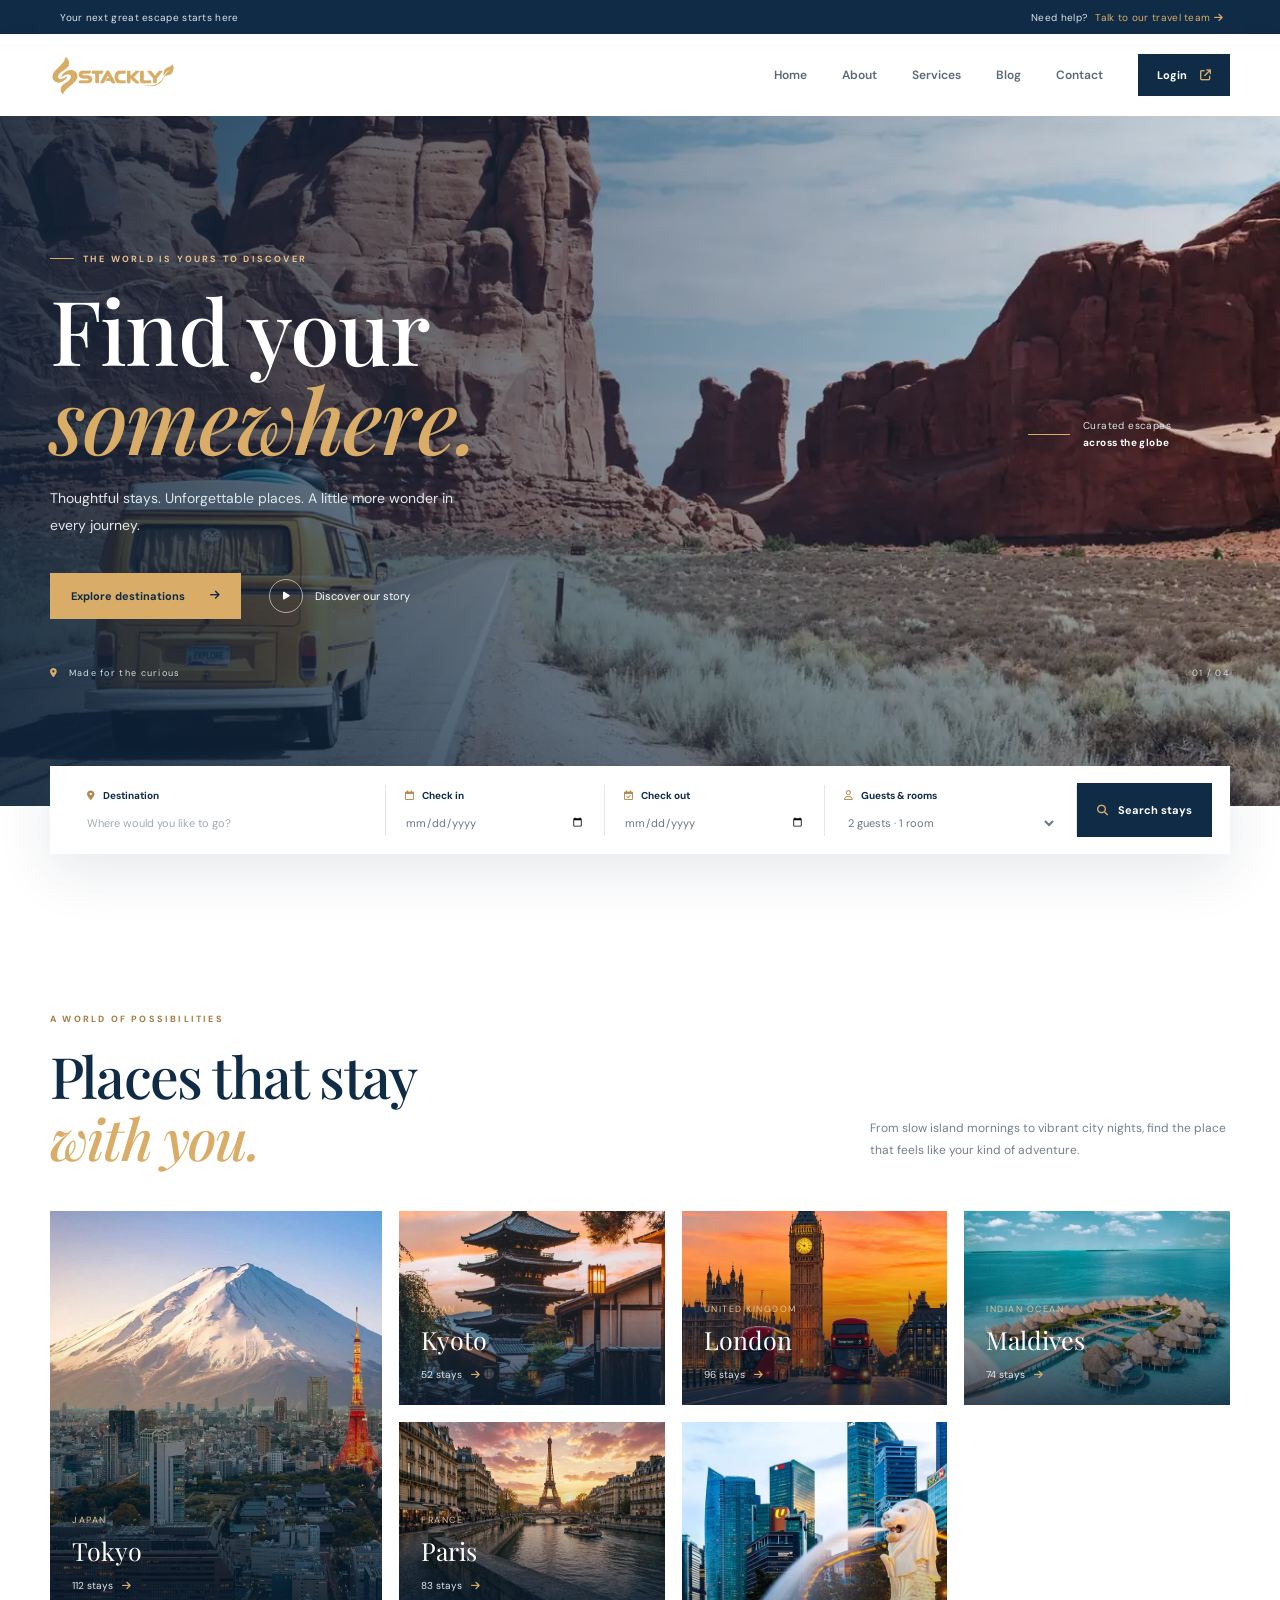
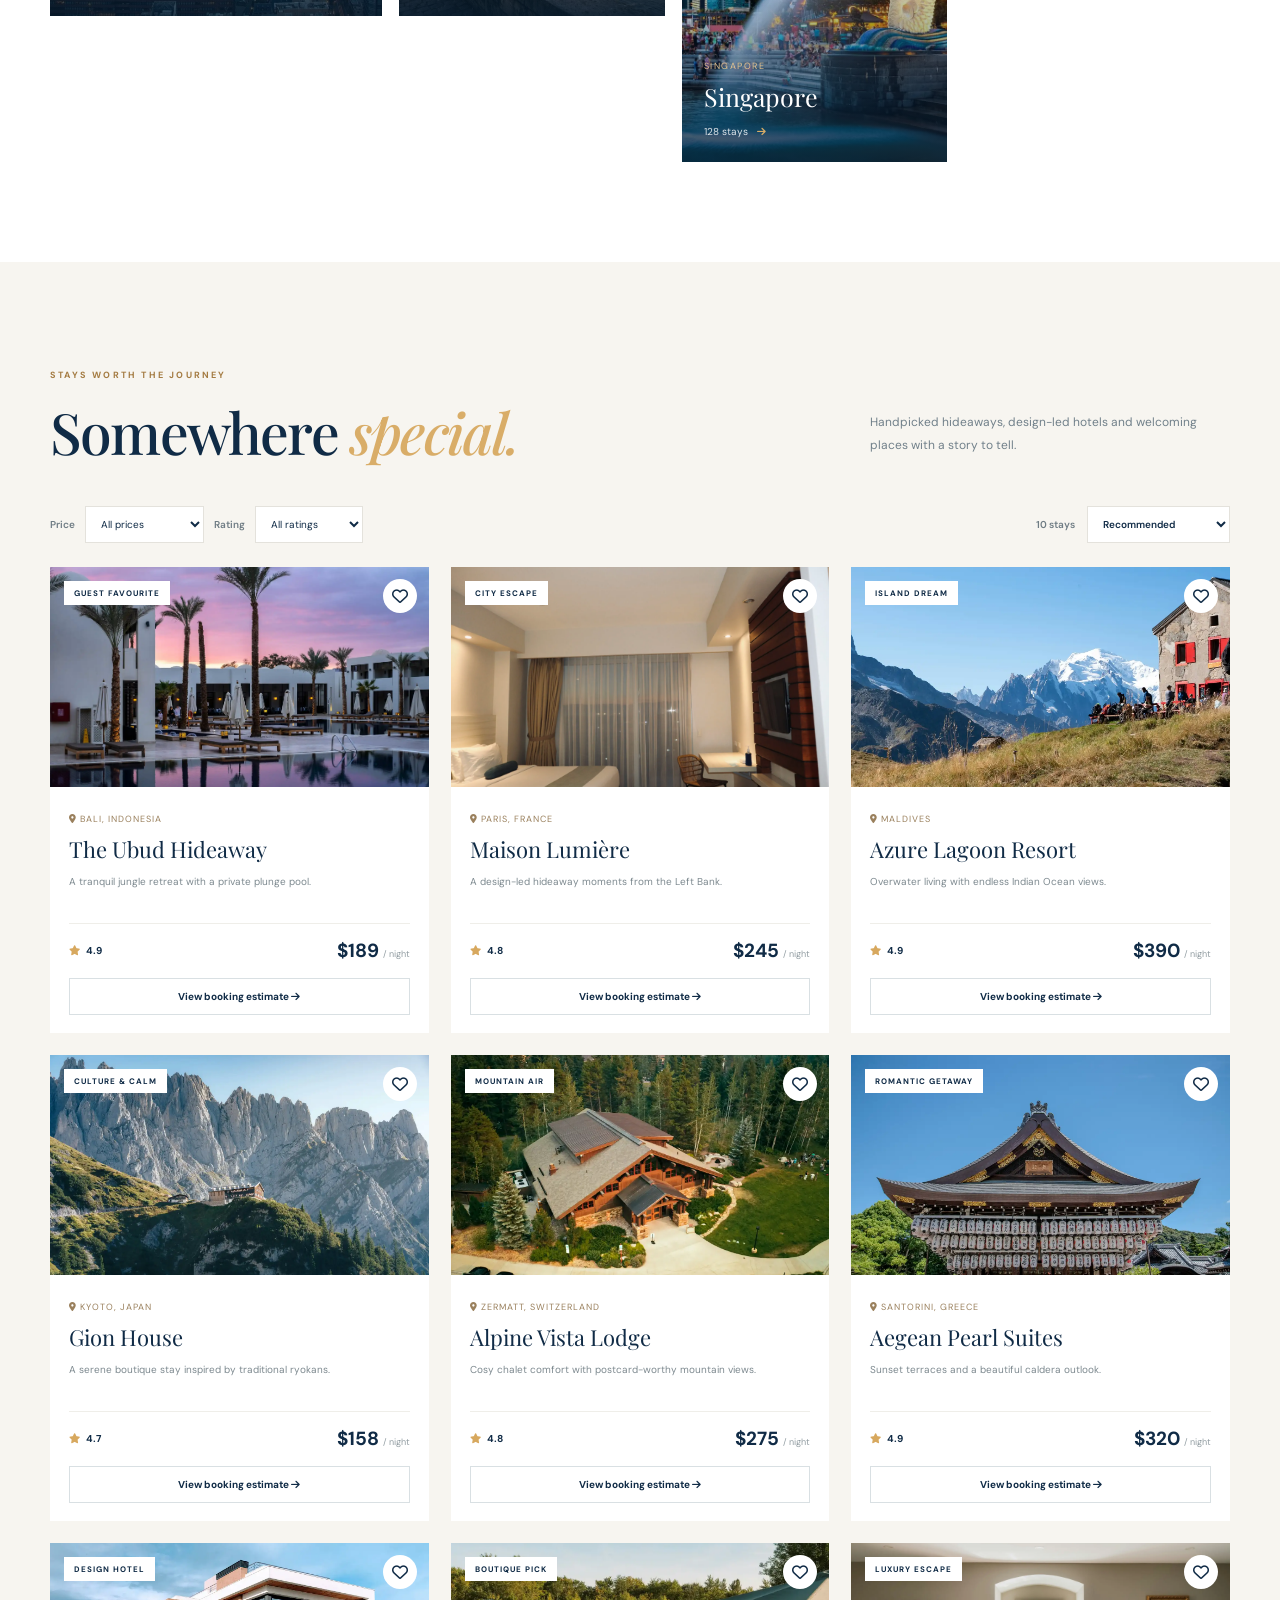
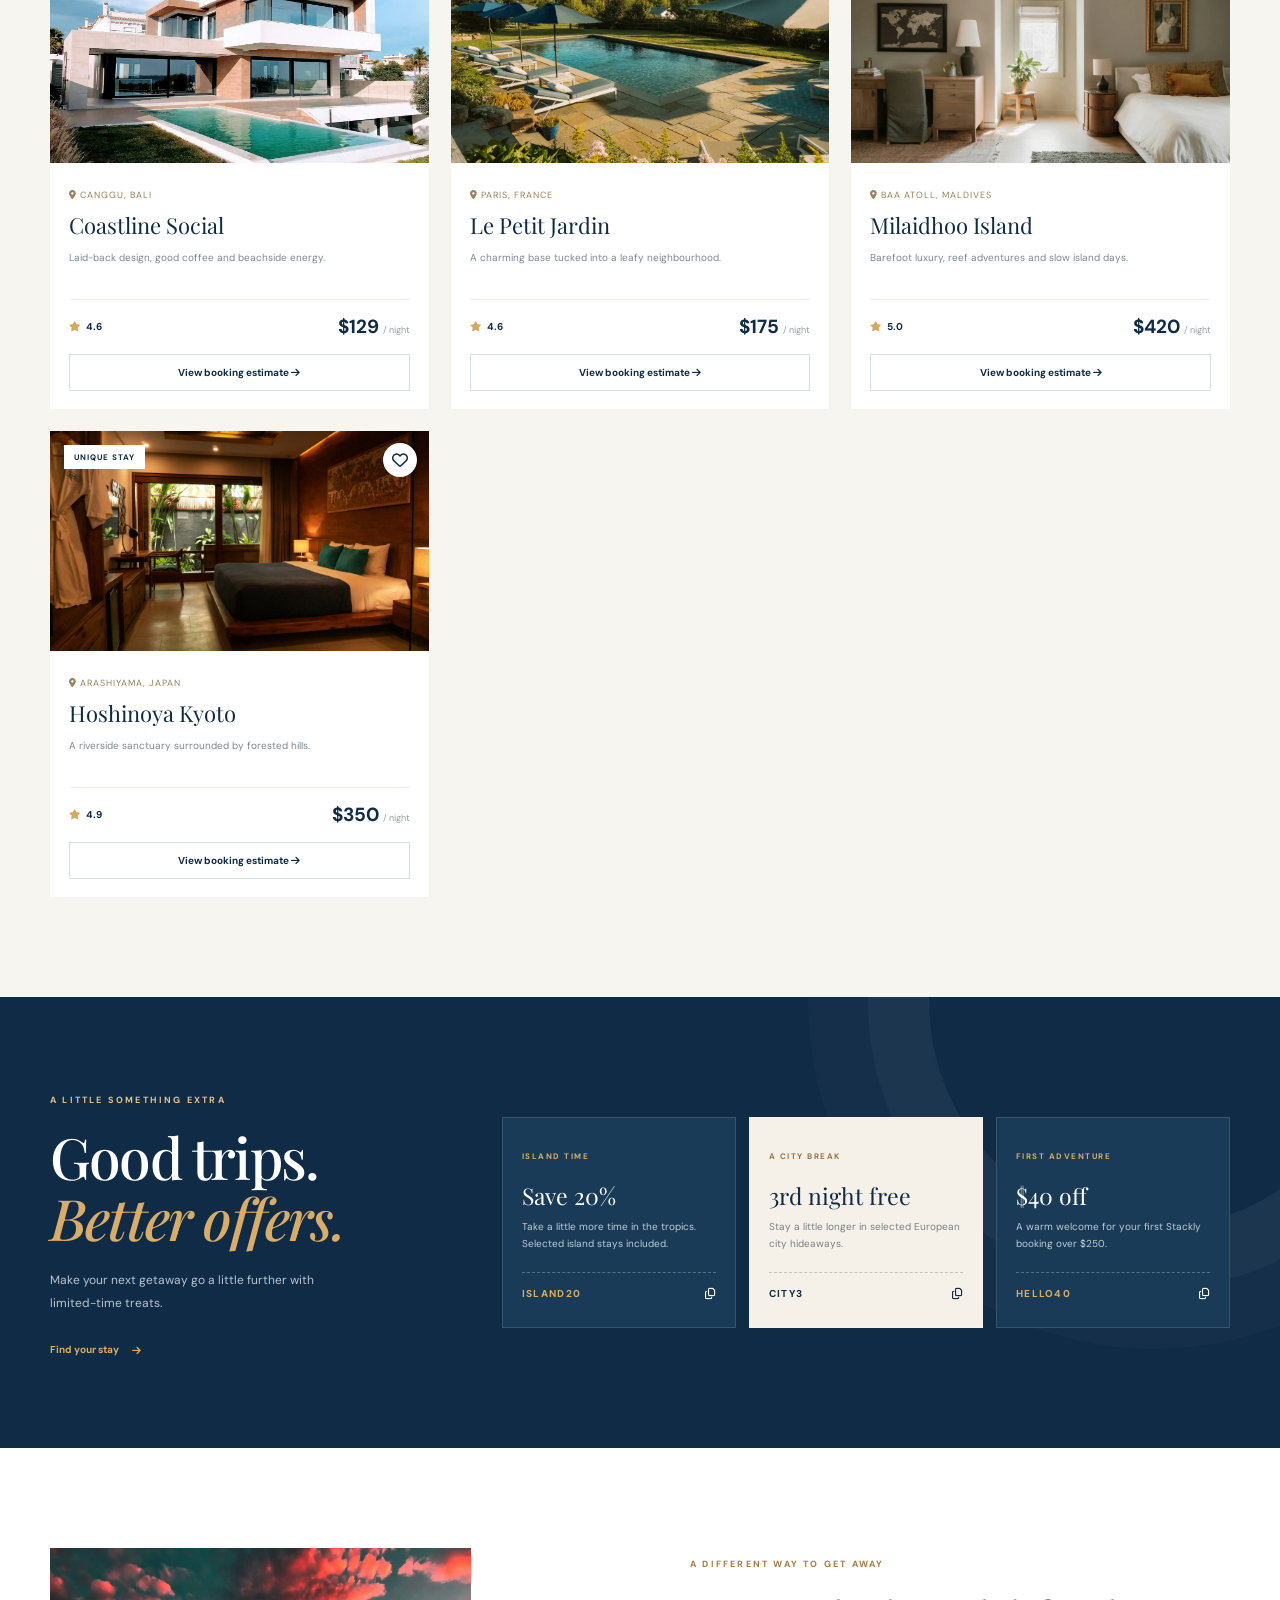
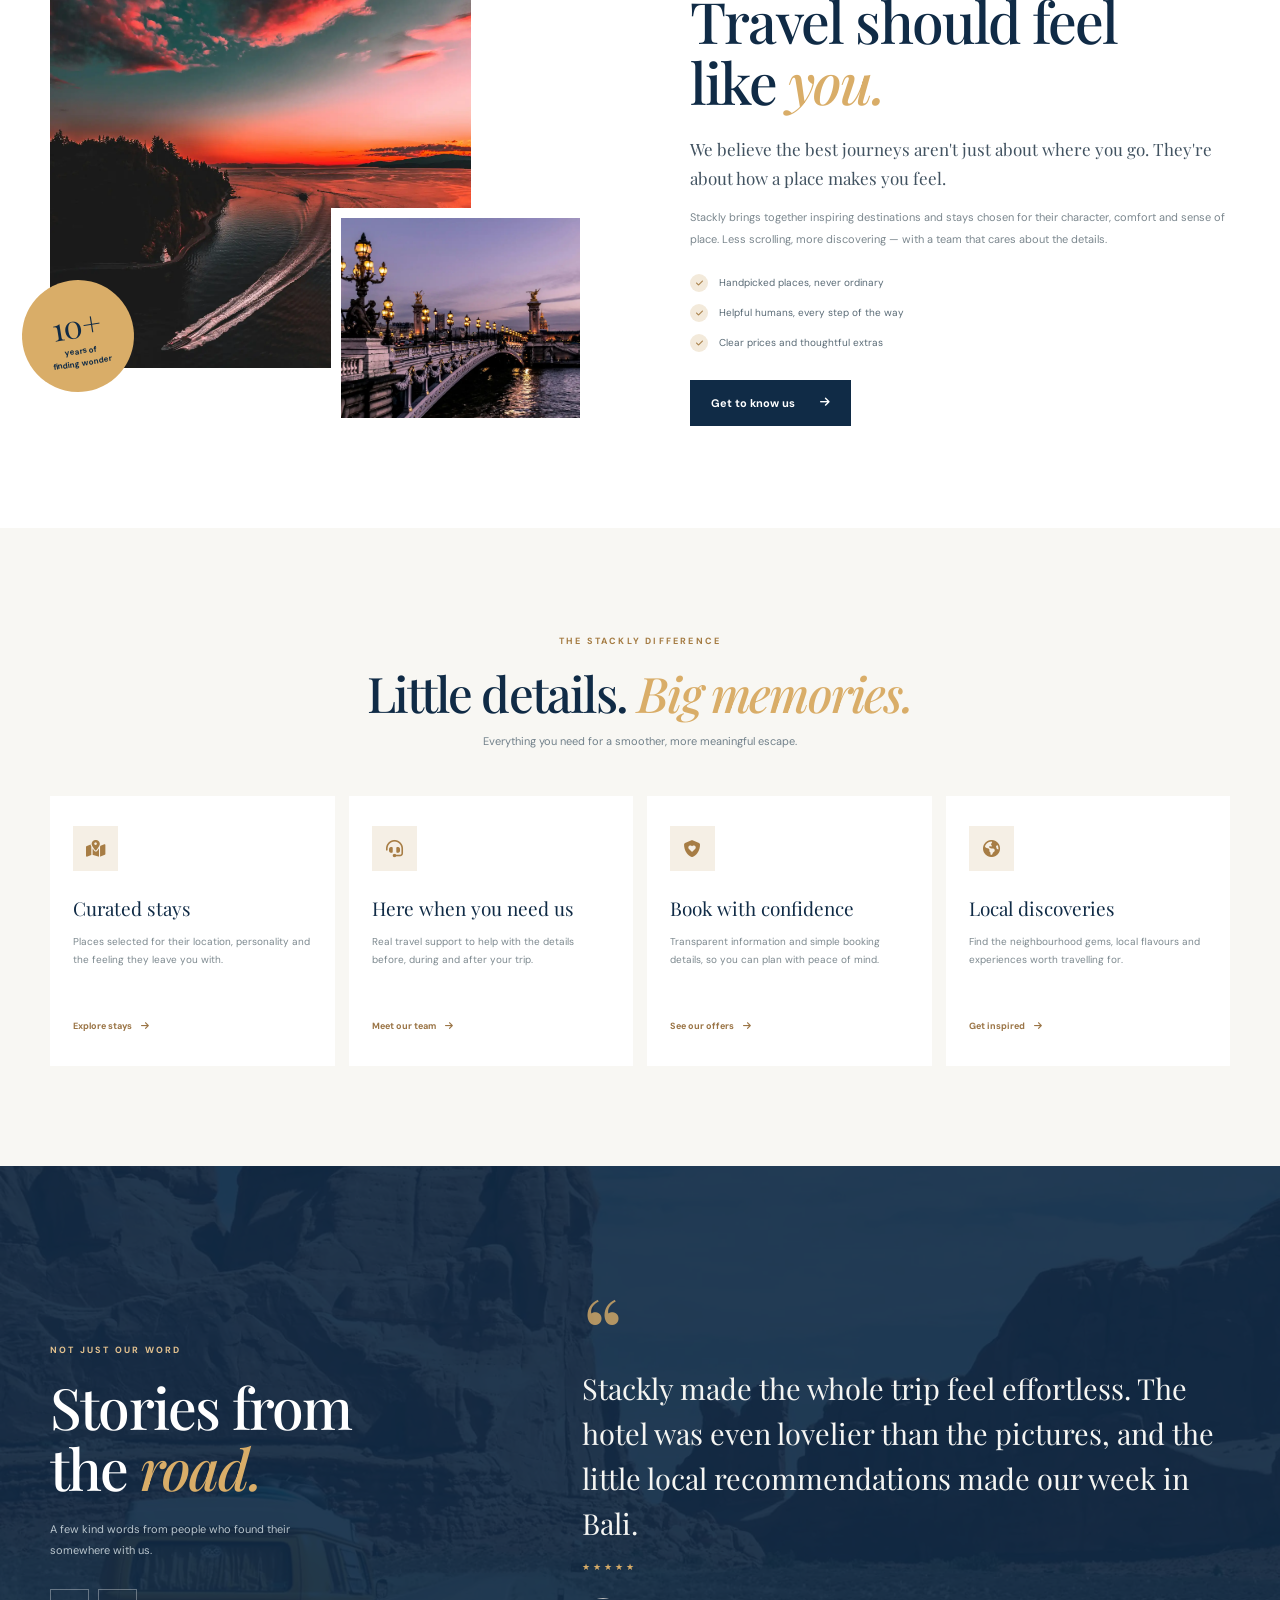
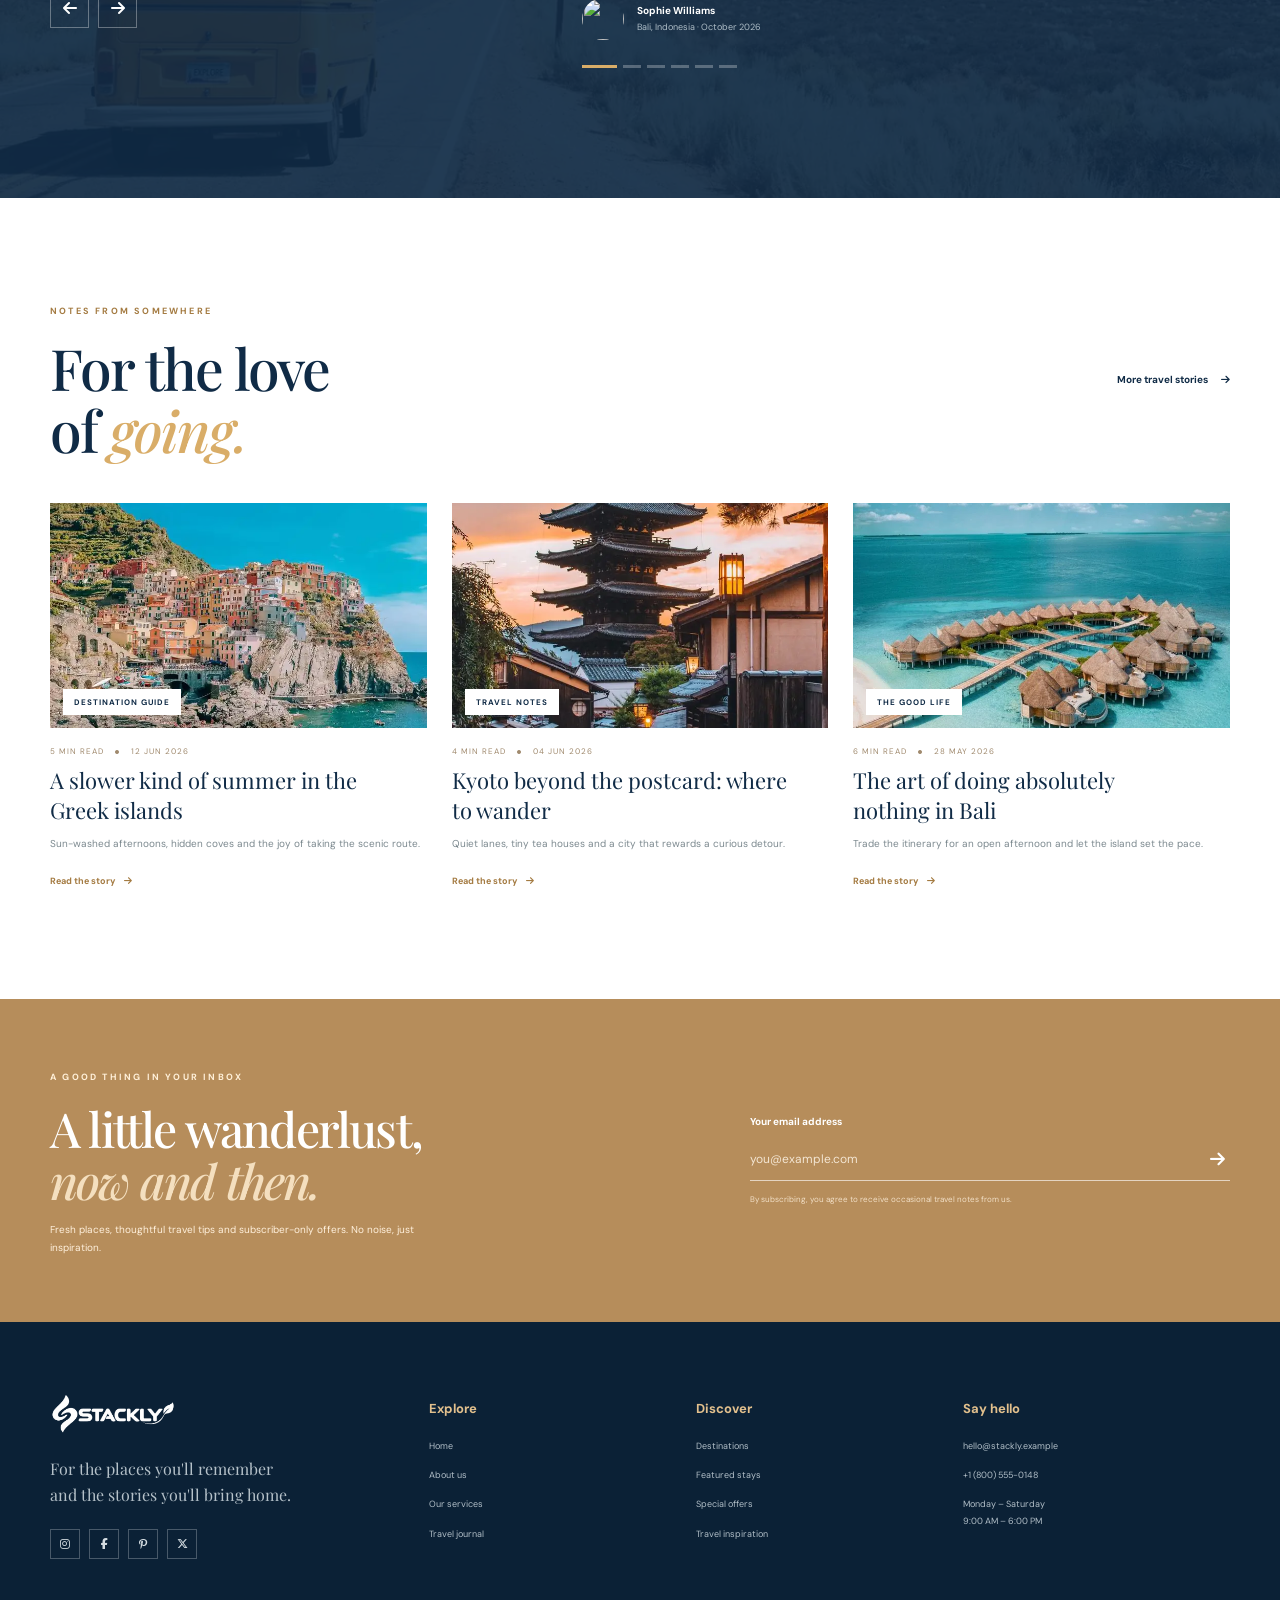
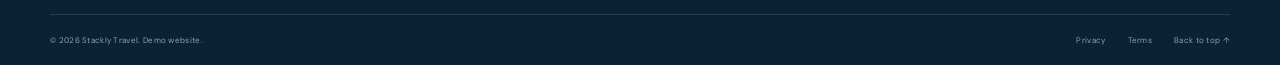
==== commit 6a3e57a7: "Add files via upload" ====
--- a/index.html
+++ b/index.html
@@ -179,7 +179,7 @@
   <footer class="footer" id="contact">
     <div class="container">
       <div class="footer-main">
-        <div class="footer-brand"><a class="brand brand-light" href="404.html"><img class="brand-logo" src="images/stackly_logo.webp" alt="Stackly logo"></a><p>For the places you'll remember<br>and the stories you'll bring home.</p><div class="social-links"><a href="404.html" aria-label="Instagram"><i class="fa-brands fa-instagram"></i></a><a href="404.html" aria-label="Facebook"><i class="fa-brands fa-facebook-f"></i></a><a href="404.html" aria-label="Pinterest"><i class="fa-brands fa-pinterest-p"></i></a><a href="404.html" aria-label="X"><i class="fa-brands fa-x-twitter"></i></a></div></div>
+        <div class="footer-brand"><a class="brand brand-light" href="index.html"><img class="brand-logo" src="images/stackly_logo.webp" alt="Stackly logo"></a><p>For the places you'll remember<br>and the stories you'll bring home.</p><div class="social-links"><a href="404.html" aria-label="Instagram"><i class="fa-brands fa-instagram"></i></a><a href="404.html" aria-label="Facebook"><i class="fa-brands fa-facebook-f"></i></a><a href="404.html" aria-label="Pinterest"><i class="fa-brands fa-pinterest-p"></i></a><a href="404.html" aria-label="X"><i class="fa-brands fa-x-twitter"></i></a></div></div>
         <div class="footer-column"><h4>Explore</h4><a href="404.html">Home</a><a href="404.html">About us</a><a href="404.html">Our services</a><a href="404.html">Travel journal</a></div>
         <div class="footer-column"><h4>Discover</h4><a href="404.html">Destinations</a><a href="404.html">Featured stays</a><a href="404.html">Special offers</a><a href="404.html">Travel inspiration</a></div>
         <div class="footer-column contact-column"><h4>Say hello</h4><a href="404.html">hello@stackly.example</a><a href="404.html">+1 (800) 555-0148</a><p>Monday – Saturday<br>9:00 AM – 6:00 PM</p></div>
@@ -191,7 +191,7 @@
   <div class="toast" id="toast" role="status" aria-live="polite"></div>
   <button class="back-to-top" id="backToTop" aria-label="Back to top"><i class="fa-solid fa-arrow-up"></i></button>
 
-  <script src="https://unpkg.com/aos@2.3.1/dist/aos.js"></script>
-  <script src="script.js"></script>
+<script src="https://unpkg.com/aos@2.3.1/dist/aos.js"></script>
+<script src="script.js"></script>
 </body>
 </html>
--- a/style.css
+++ b/style.css
@@ -166,3 +166,56 @@
         height: 45px;
     }
 }
+
+
+/* =====================================
+   DESKTOP SEARCH PANEL CENTER FIX
+===================================== */
+
+@media (min-width: 761px) {
+
+    .search-panel {
+        position: absolute !important;
+
+        left: 50% !important;
+        right: auto !important;
+
+        transform: translateX(-50%) !important;
+
+        width: min(1180px, calc(100% - 48px)) !important;
+        max-width: 1180px;
+
+        box-sizing: border-box;
+
+        margin-left: 0 !important;
+        margin-right: 0 !important;
+
+        display: grid;
+        grid-template-columns:
+            1.45fr
+            1fr
+            1fr
+            1.15fr
+            auto;
+
+        align-items: center;
+    }
+
+    .search-field {
+        min-width: 0;
+        width: 100%;
+        box-sizing: border-box;
+    }
+
+    .search-field input,
+    .search-field select {
+        width: 100%;
+        min-width: 0;
+        box-sizing: border-box;
+    }
+
+    .search-submit {
+        white-space: nowrap;
+    }
+
+}
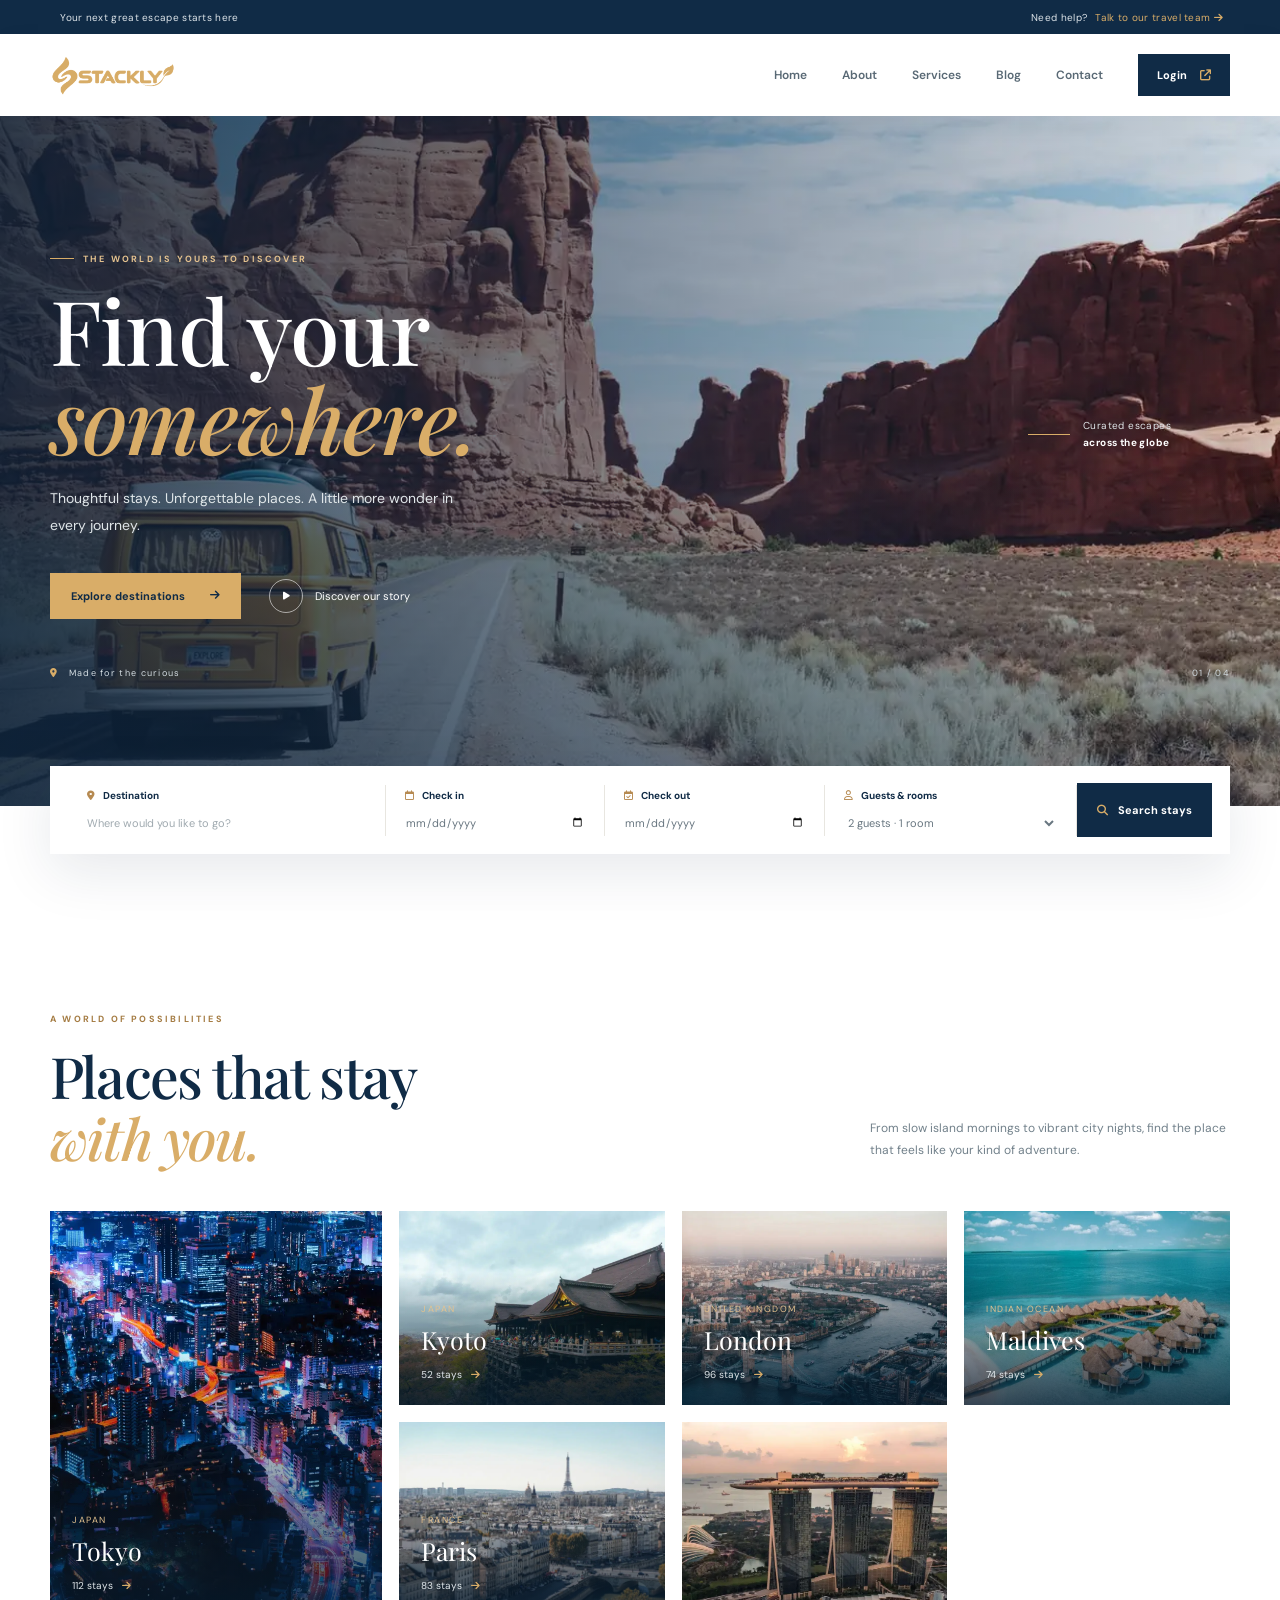
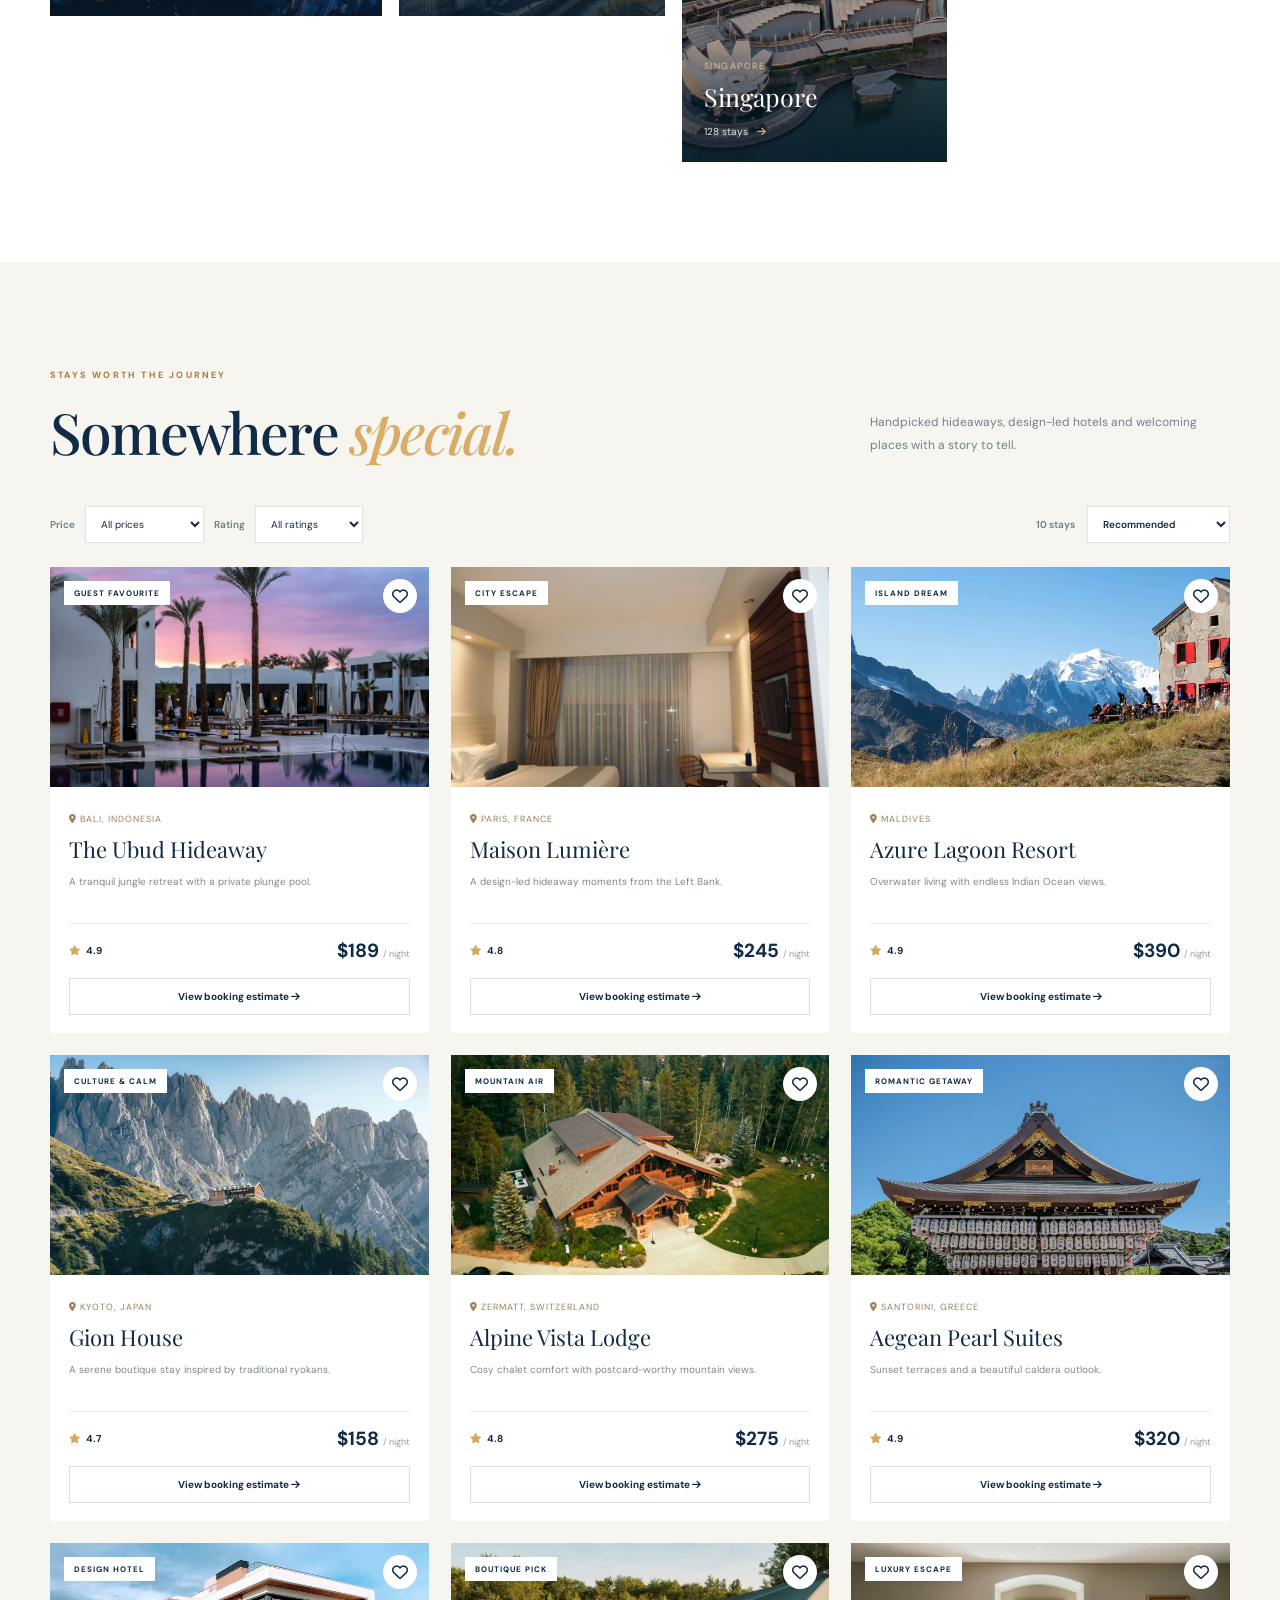
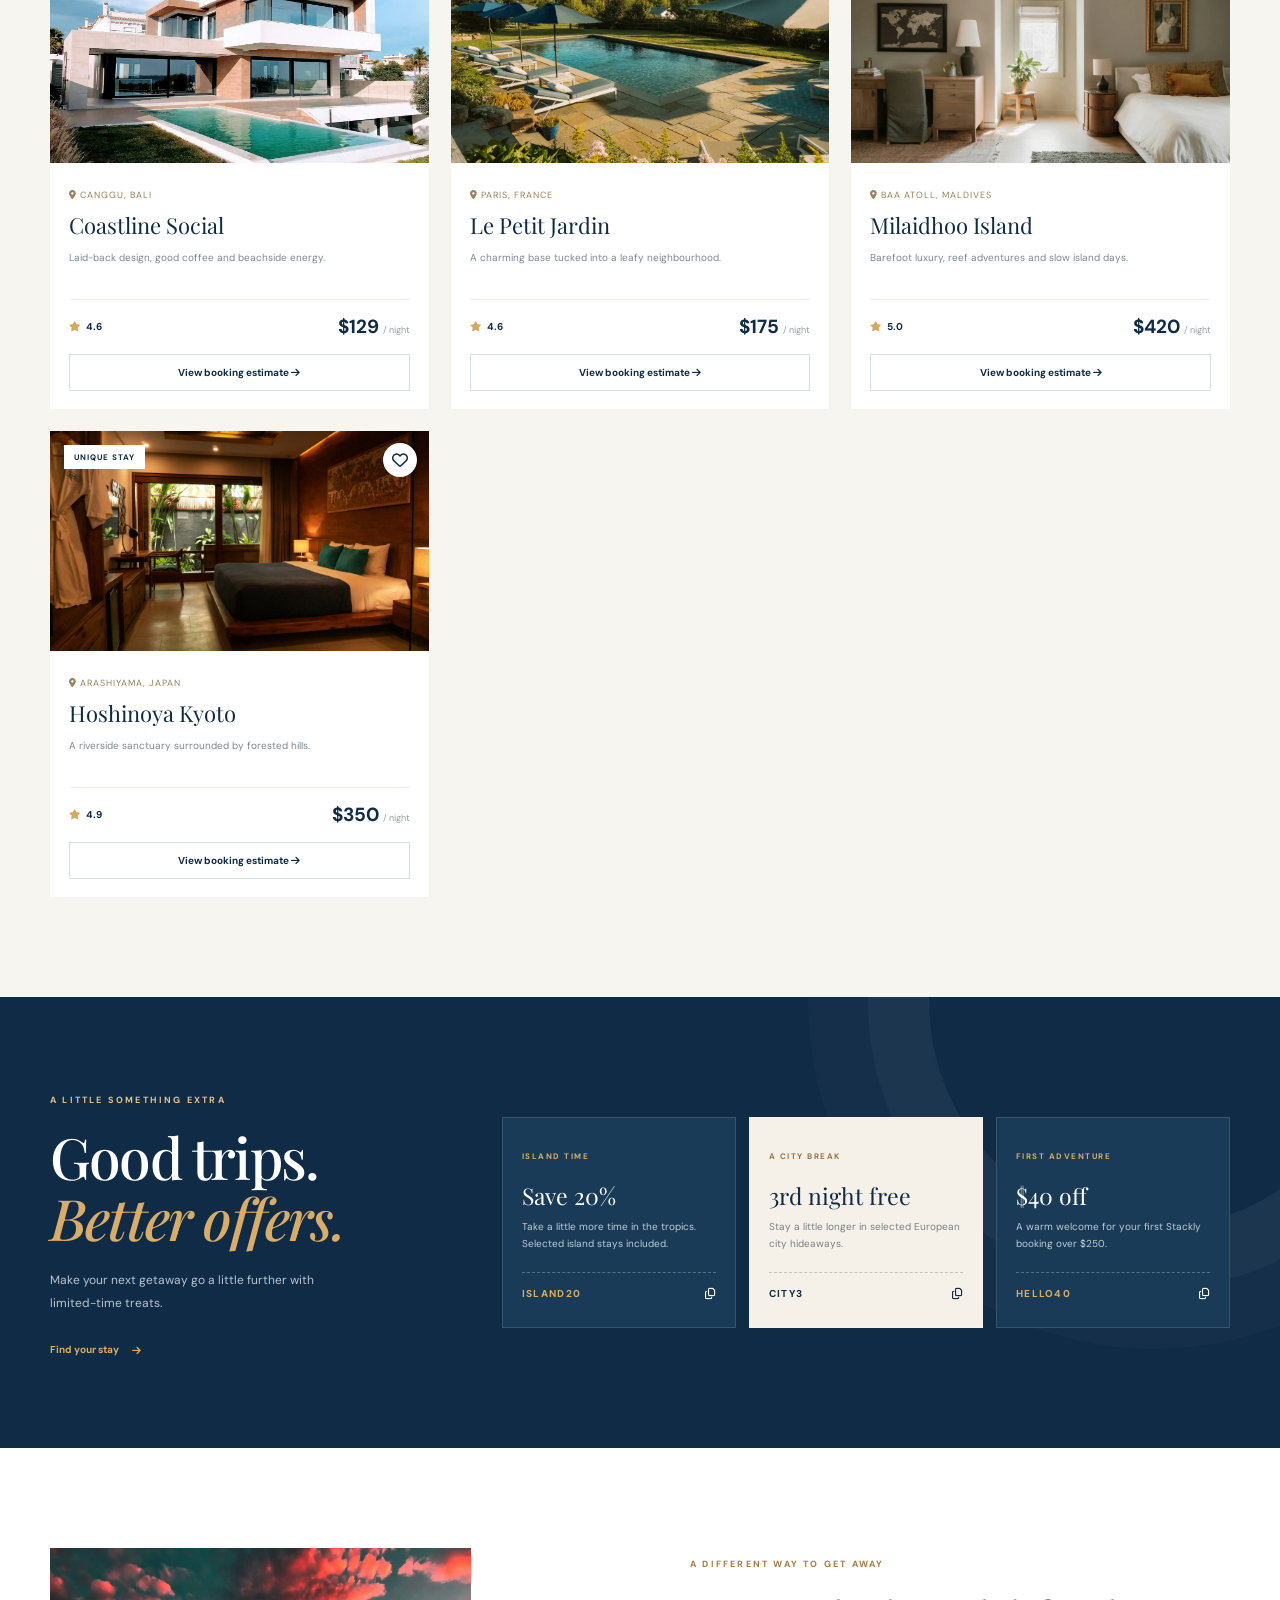
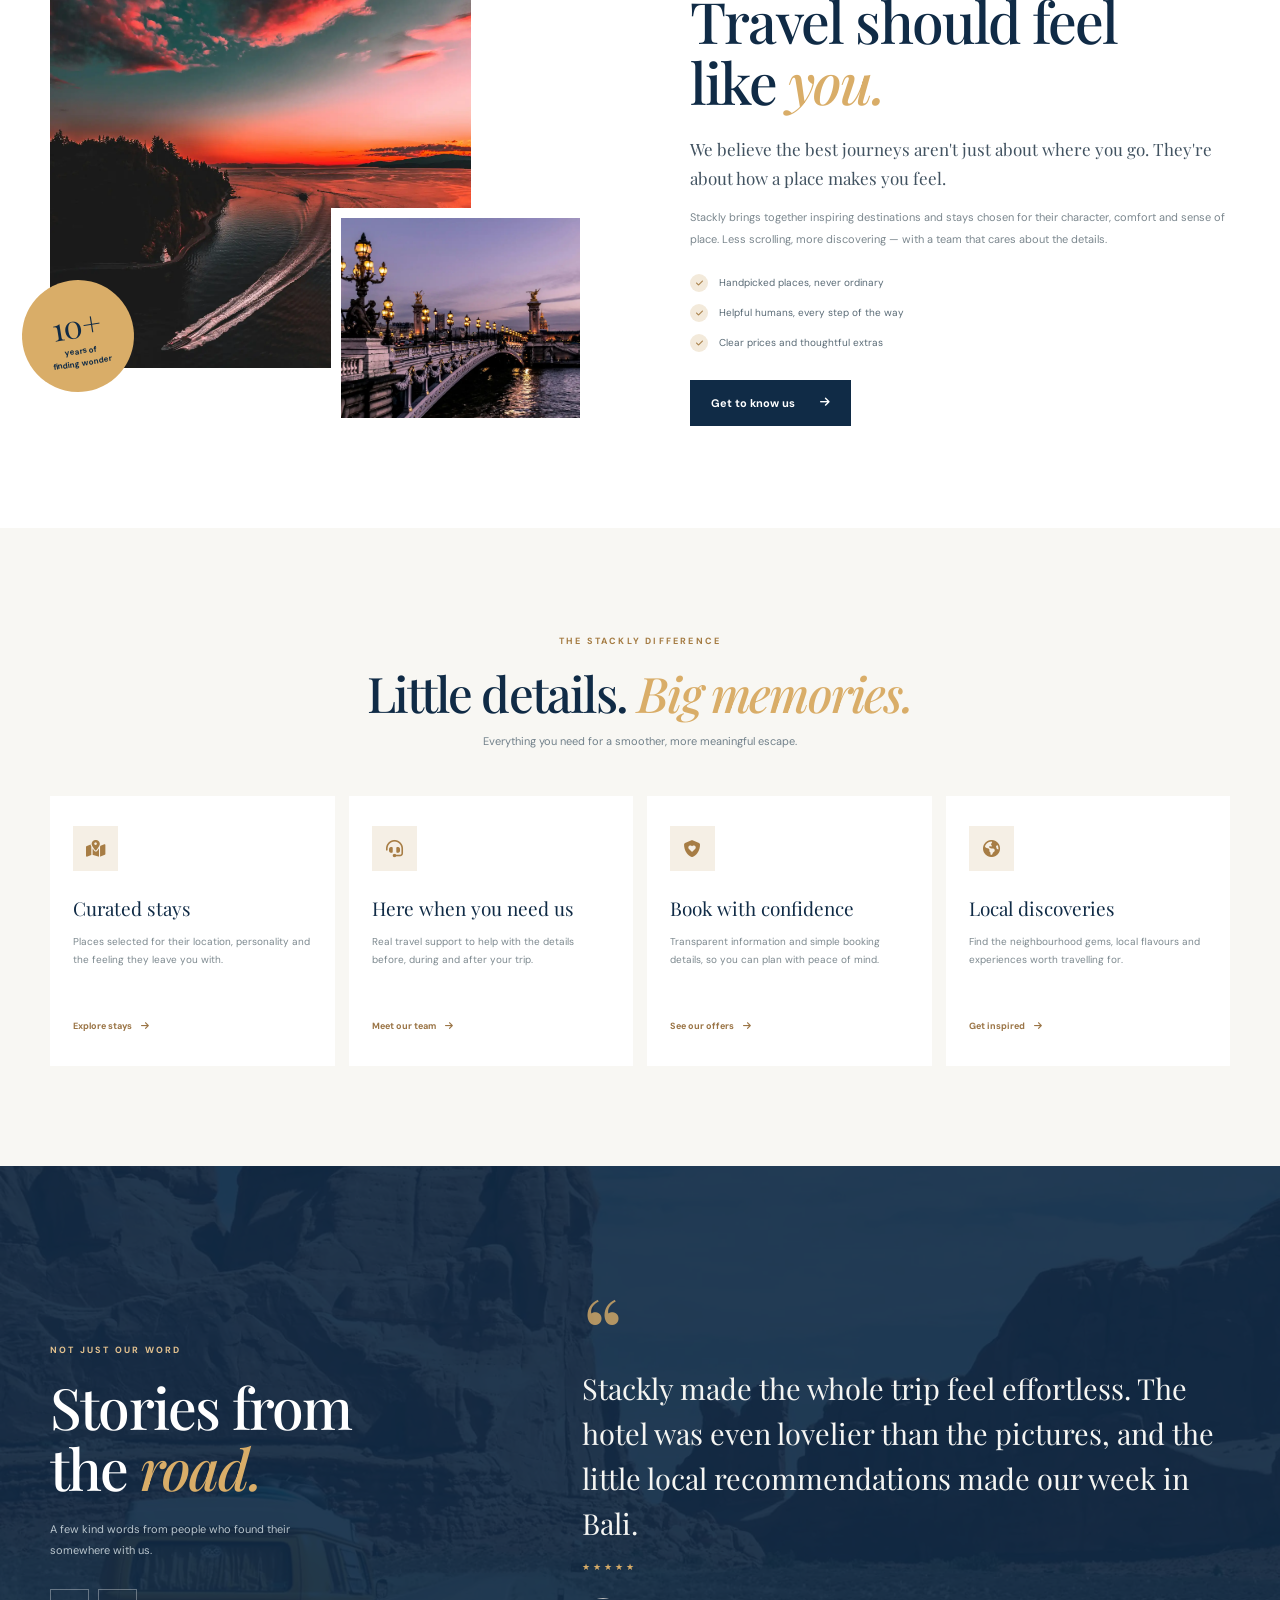
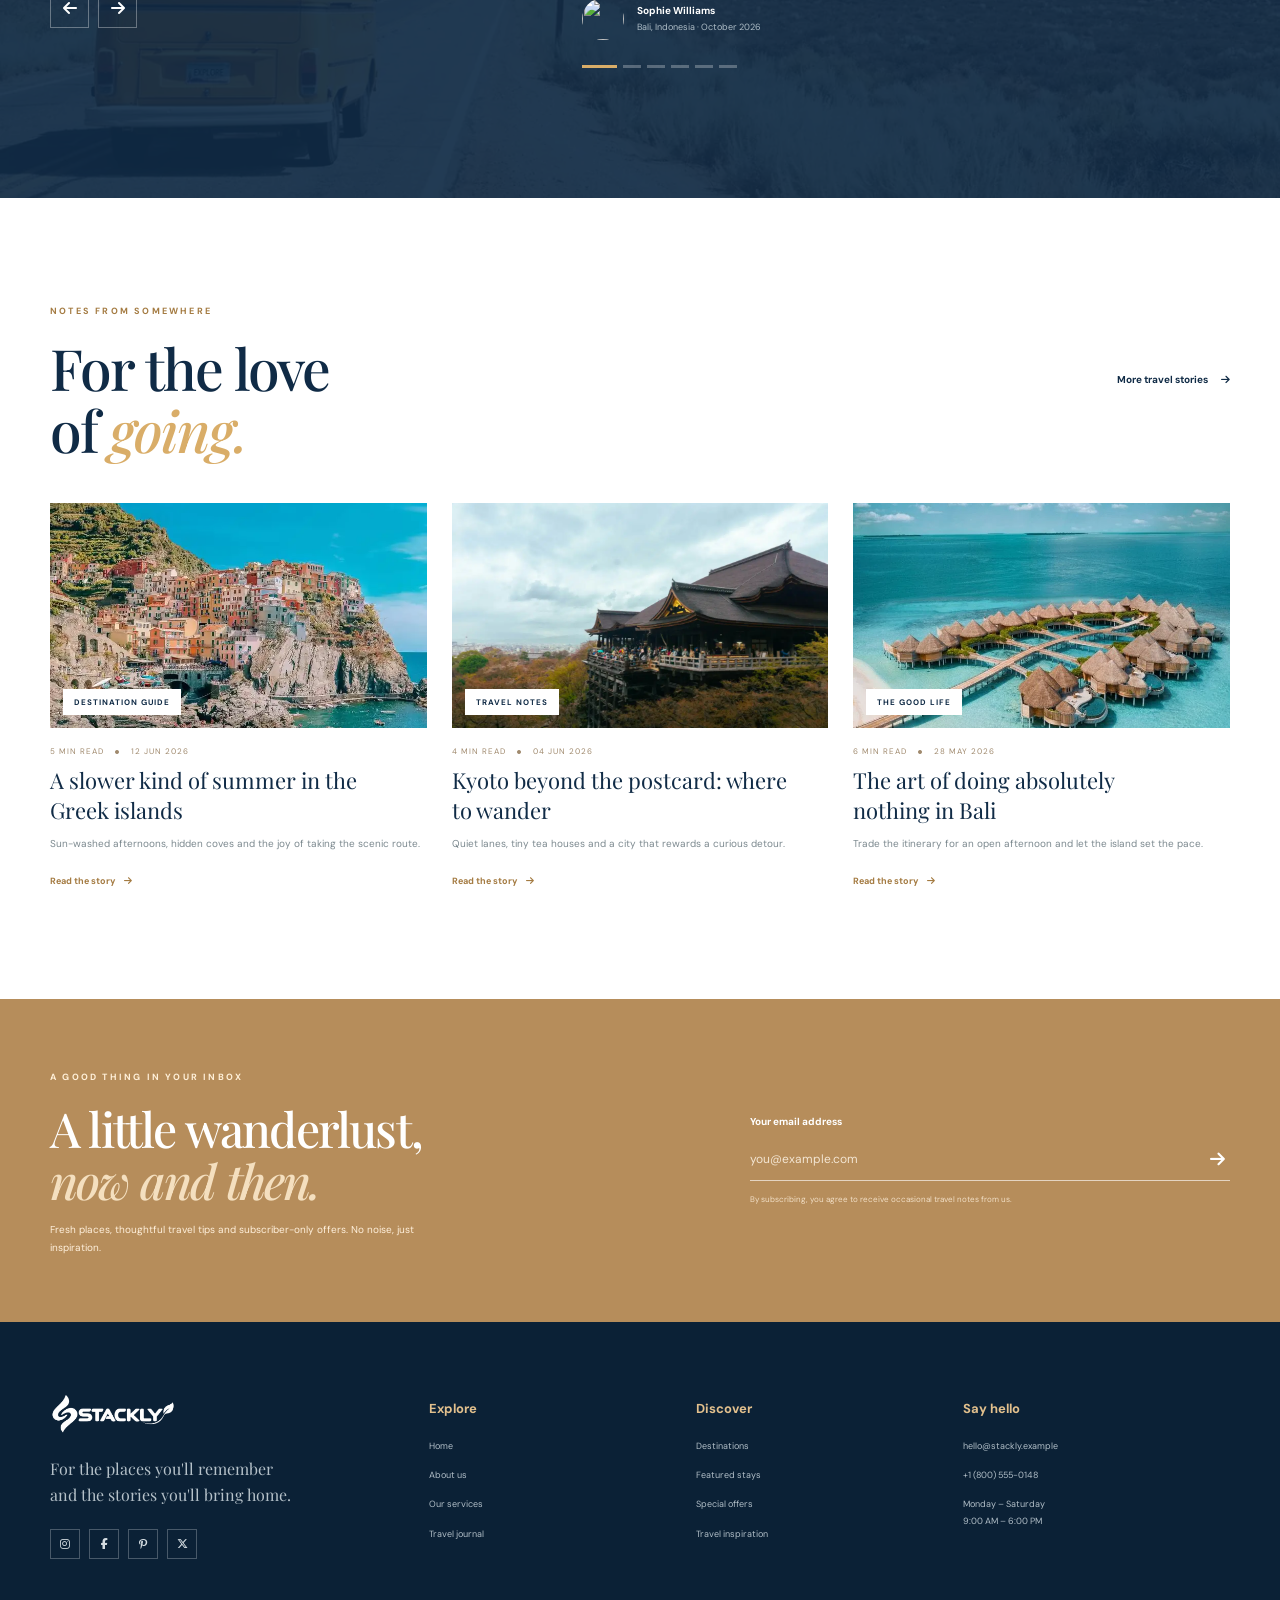
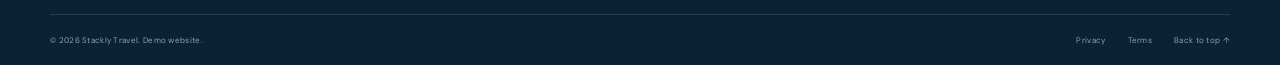
==== commit 5b1074c2: "Add files via upload" ====
--- a/index.html
+++ b/index.html
@@ -180,7 +180,7 @@
     <div class="container">
       <div class="footer-main">
         <div class="footer-brand"><a class="brand brand-light" href="index.html"><img class="brand-logo" src="images/stackly_logo.webp" alt="Stackly logo"></a><p>For the places you'll remember<br>and the stories you'll bring home.</p><div class="social-links"><a href="404.html" aria-label="Instagram"><i class="fa-brands fa-instagram"></i></a><a href="404.html" aria-label="Facebook"><i class="fa-brands fa-facebook-f"></i></a><a href="404.html" aria-label="Pinterest"><i class="fa-brands fa-pinterest-p"></i></a><a href="404.html" aria-label="X"><i class="fa-brands fa-x-twitter"></i></a></div></div>
-        <div class="footer-column"><h4>Explore</h4><a href="404.html">Home</a><a href="404.html">About us</a><a href="404.html">Our services</a><a href="404.html">Travel journal</a></div>
+        <div class="footer-column"><h4>Explore</h4><a href="index.html">Home</a><a href="404.html">About us</a><a href="404.html">Our services</a><a href="404.html">Travel journal</a></div>
         <div class="footer-column"><h4>Discover</h4><a href="404.html">Destinations</a><a href="404.html">Featured stays</a><a href="404.html">Special offers</a><a href="404.html">Travel inspiration</a></div>
         <div class="footer-column contact-column"><h4>Say hello</h4><a href="404.html">hello@stackly.example</a><a href="404.html">+1 (800) 555-0148</a><p>Monday – Saturday<br>9:00 AM – 6:00 PM</p></div>
       </div>
